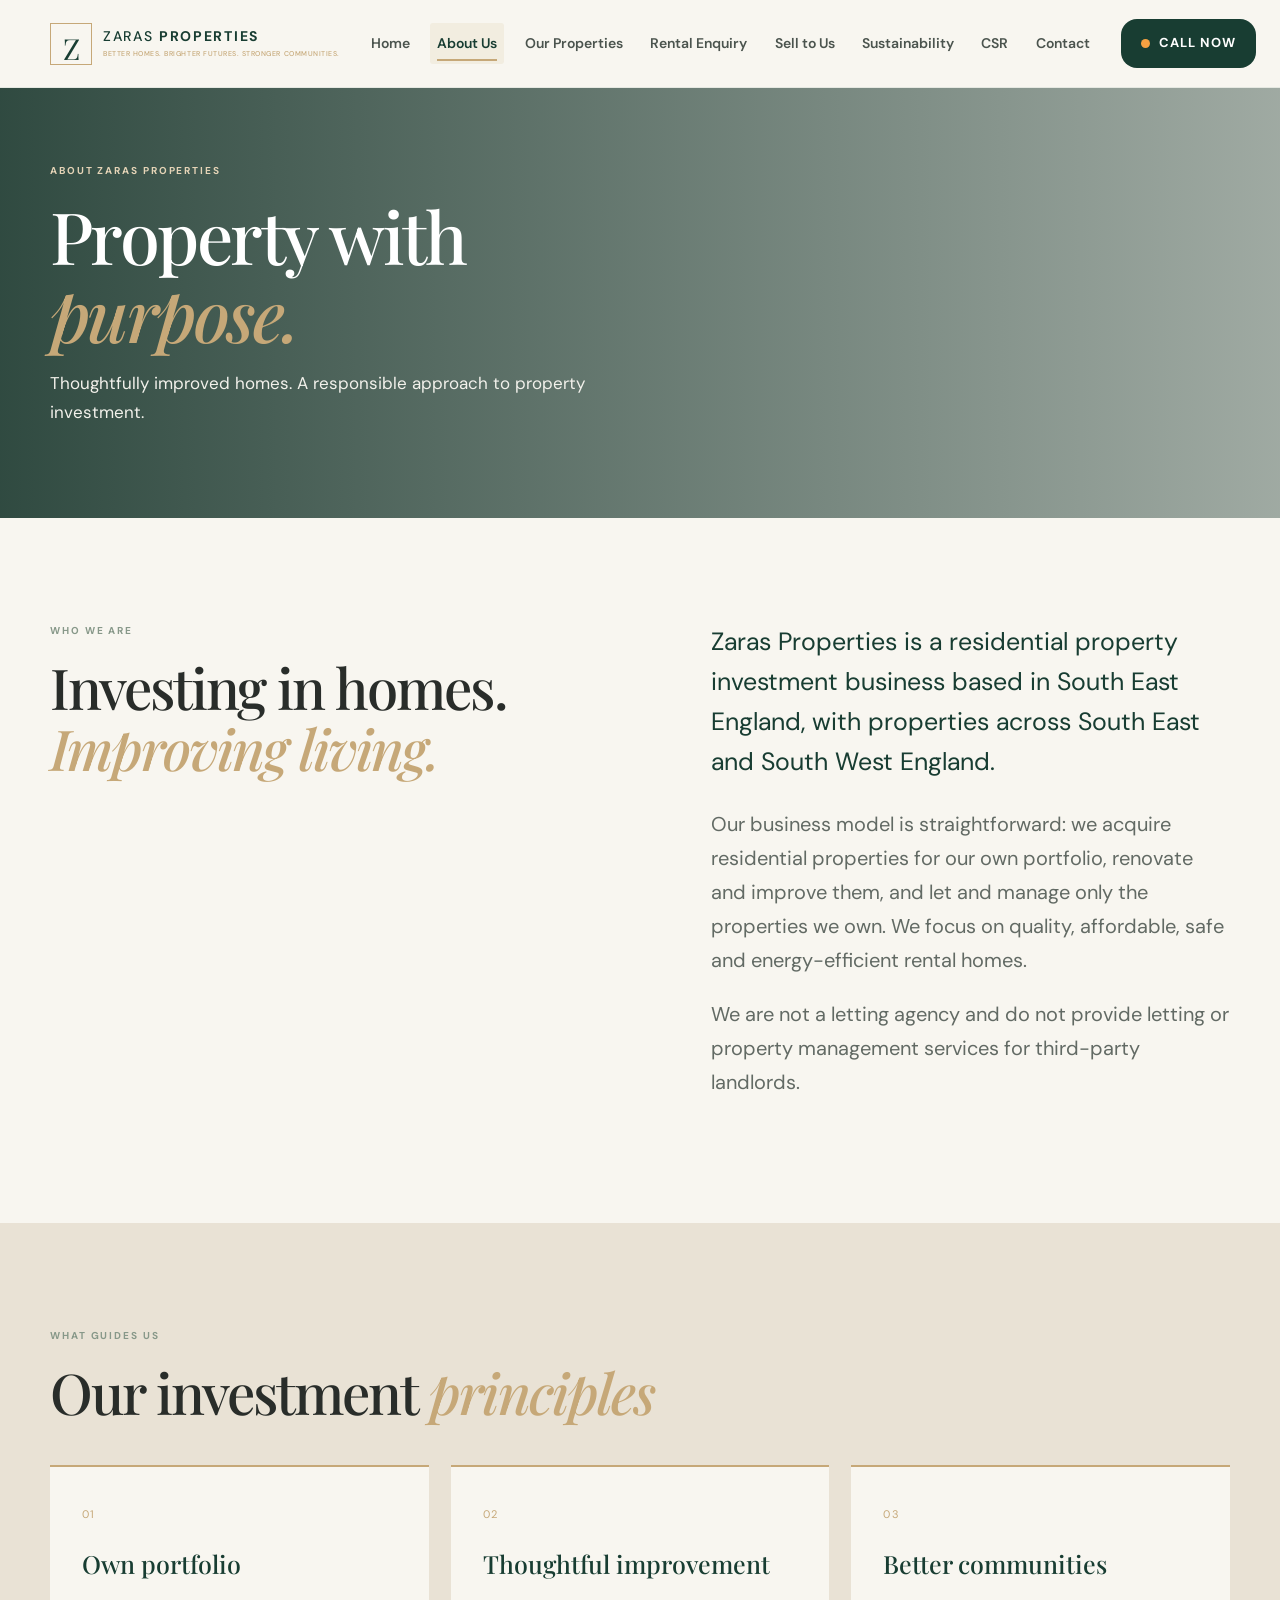
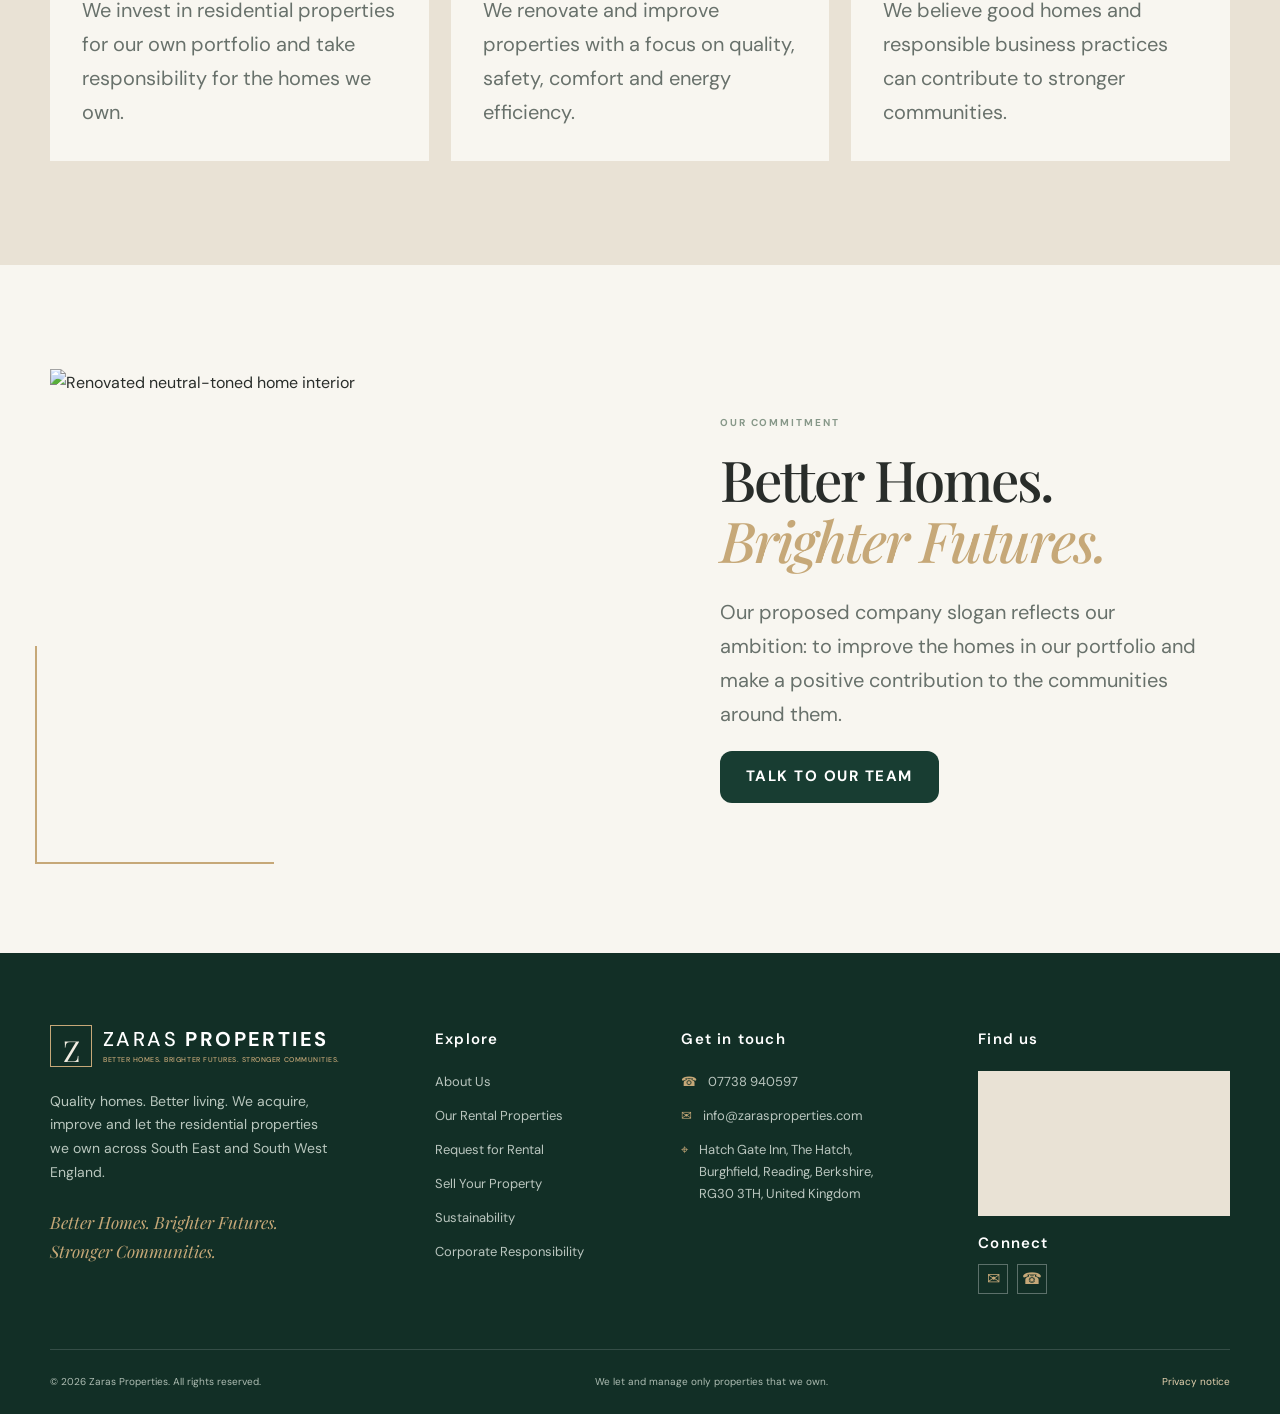
==== about.html @ 3f0edce5 "Add full website project with all folders" ====
<!doctype html>
<html lang="en-GB">
<head>
  <meta charset="utf-8"><meta name="viewport" content="width=device-width, initial-scale=1">
  <title>About Us | Zaras Properties</title>
  <meta name="description" content="Learn about Zaras Properties, a residential property investment business in Southern England.">
  <meta name="theme-color" content="#183D32">
  <link rel="preconnect" href="https://fonts.googleapis.com"><link rel="preconnect" href="https://fonts.gstatic.com" crossorigin>
  <link href="https://fonts.googleapis.com/css2?family=DM+Sans:wght@400;500;600;700&family=Playfair+Display:ital,wght@0,500;0,600;1,500;1,600&display=swap" rel="stylesheet">
  <link rel="stylesheet" href="assets/css/style.css">
  <script defer src="assets/js/main.js"></script>
</head>
<body>
<a class="skip-link" href="#main">Skip to content</a>

<header class="site-header">
  <div class="container nav-wrap">
    <a class="brand" href="index.html" aria-label="Zaras Properties home"><span class="brand-mark">Z</span><span class="brand-name">ZARAS <b>PROPERTIES</b><small>BETTER HOMES. BRIGHTER FUTURES. STRONGER COMMUNITIES.</small></span></a>
    <button class="menu-toggle" aria-label="Open navigation" aria-expanded="false"><span></span><span></span><span></span></button>
    <nav class="main-nav" aria-label="Main navigation">
      <a class="" href="index.html">Home</a>
      <a class="active" href="about.html">About Us</a>
      <a class="" href="properties.html">Our Properties</a>
      <a class="" href="rental-enquiry.html">Rental Enquiry</a>
      <a class="" href="sell-property.html">Sell to Us</a>
      <a class="" href="sustainability.html">Sustainability</a>
      <a class="" href="csr.html">CSR</a>
      <a class="" href="contact.html">Contact</a>
    </nav>
    <a class="call-button" href="tel:07738940597"><span class="pulse-dot"></span> Call Now</a>
  </div>
</header>

<main id="main">
<section class="page-hero" style="--page-image:url('https://images.unsplash.com/photo-1600607687939-ce8a6c25118c?auto=format&fit=crop&w=1800&q=85')"><div class="container"><p class="eyebrow light">ABOUT ZARAS PROPERTIES</p><h1>Property with<br><em>purpose.</em></h1><p>Thoughtfully improved homes. A responsible approach to property investment.</p></div></section>
<section class="section-pad"><div class="container split-intro"><div><p class="eyebrow">WHO WE ARE</p><h2>Investing in homes.<br><em>Improving living.</em></h2></div><div class="intro-copy"><p class="lead">Zaras Properties is a residential property investment business based in South East England, with properties across South East and South West England.</p><p>Our business model is straightforward: we acquire residential properties for our own portfolio, renovate and improve them, and let and manage only the properties we own. We focus on quality, affordable, safe and energy-efficient rental homes.</p><p>We are not a letting agency and do not provide letting or property management services for third-party landlords.</p></div></div></section>
<section class="section-pad bg-sand"><div class="container"><div class="section-heading"><div><p class="eyebrow">WHAT GUIDES US</p><h2>Our investment <em>principles</em></h2></div></div><div class="three-grid"><article class="simple-card"><span class="card-index">01</span><h3>Own portfolio</h3><p>We invest in residential properties for our own portfolio and take responsibility for the homes we own.</p></article><article class="simple-card"><span class="card-index">02</span><h3>Thoughtful improvement</h3><p>We renovate and improve properties with a focus on quality, safety, comfort and energy efficiency.</p></article><article class="simple-card"><span class="card-index">03</span><h3>Better communities</h3><p>We believe good homes and responsible business practices can contribute to stronger communities.</p></article></div></div></section>
<section class="section-pad"><div class="container feature-split"><div class="feature-image"><img src="https://images.unsplash.com/photo-1600566753190-17f0baa2a6c3?auto=format&fit=crop&w=1200&q=85" alt="Renovated neutral-toned home interior"></div><div class="feature-text"><p class="eyebrow">OUR COMMITMENT</p><h2>Better Homes.<br><em>Brighter Futures.</em></h2><p>Our proposed company slogan reflects our ambition: to improve the homes in our portfolio and make a positive contribution to the communities around them.</p><a class="button button-green" href="contact.html">Talk to our team</a></div></div></section>
</main><footer class="site-footer">
  <div class="container footer-grid">
    <div class="footer-brand"><a class="brand brand-light" href="index.html"><span class="brand-mark">Z</span><span class="brand-name">ZARAS <b>PROPERTIES</b><small>BETTER HOMES. BRIGHTER FUTURES. STRONGER COMMUNITIES.</small></span></a><p>Quality homes. Better living. We acquire, improve and let the residential properties we own across South East and South West England.</p><p class="footer-slogan">Better Homes. Brighter Futures.<br>Stronger Communities.</p></div>
    <div><h3>Explore</h3><ul><li><a href="about.html">About Us</a></li><li><a href="properties.html">Our Rental Properties</a></li><li><a href="rental-enquiry.html">Request for Rental</a></li><li><a href="sell-property.html">Sell Your Property</a></li><li><a href="sustainability.html">Sustainability</a></li><li><a href="csr.html">Corporate Responsibility</a></li></ul></div>
    <div><h3>Get in touch</h3><ul class="contact-list"><li><span>☎</span><a href="tel:07738940597">07738 940597</a></li><li><span>✉</span><a href="mailto:info@zarasproperties.com">info@zarasproperties.com</a></li><li><span>⌖</span><span>Hatch Gate Inn, The Hatch,<br>Burghfield, Reading, Berkshire,<br>RG30 3TH, United Kingdom</span></li></ul></div>
    <div><h3>Find us</h3><div class="map-frame footer-map"><iframe title="Zaras Properties office location" loading="lazy" referrerpolicy="no-referrer-when-downgrade" src="https://www.google.com/maps?q=Hatch%20Gate%20Inn%2C%20The%20Hatch%2C%20Burghfield%2C%20Reading%2C%20Berkshire%2C%20RG30%203TH&output=embed"></iframe></div><h3 class="social-heading">Connect</h3><div class="social-links"><a href="mailto:info@zarasproperties.com" aria-label="Email Zaras Properties">✉</a><a href="tel:07738940597" aria-label="Call Zaras Properties">☎</a></div></div>
  </div>
  <div class="container footer-bottom"><span>© 2026 Zaras Properties. All rights reserved.</span><span>We let and manage only properties that we own.</span><a href="privacy.html">Privacy notice</a></div>
</footer>
</body></html>
---- assets/css/style.css ----
:root {
    --green: #183D32;
    --green2: #214d40;
    --gold: #C6A878;
    --ivory: #F8F6F0;
    --sand: #E9E2D5;
    --charcoal: #292D2A;
    --sage: #879889;
    --white: #fff;
	--yellow: #f5a142;
    --serif: "Playfair Display",Georgia,serif;
    --sans: "DM Sans",Arial,sans-serif;
    --shadow: 0 18px 55px rgba(24,61,50,.10)
}
* {
    box-sizing: border-box
}
html {
    scroll-behavior: smooth
}
body {
    margin: 0;
    background: var(--ivory);
    color: var(--charcoal);
    font-family: var(--sans);
    font-size: 15px;
    line-height: 1.7
}
body.menu-open {
    overflow: hidden
}
img {
    max-width: 100%;
    display: block
}
a {
    color: inherit;
    text-decoration: none
}
button,input,select,textarea {
    font: inherit
}
.container {
    width: min(1180px,calc(100% - 48px));
    margin: auto
}
.narrow {
    max-width: 760px
}
.center {
    text-align: center
}
.section-pad {
    padding: 104px 0
}
.bg-sand {
    background: var(--sand)
}
.eyebrow {
    font-size: 10px;
    font-weight: 700;
    letter-spacing: .19em;
    color: var(--sage);
    margin: 0 0 18px
}
.eyebrow.light {
    color: #e5d4b7
}
h1,h2,h3,p {
    margin-top: 0
}
h1,h2 {
    font-family: var(--serif);
    font-weight: 500;
    letter-spacing: -.035em;
    line-height: 1.08
}
h1 {
    font-size: clamp(48px,6.6vw,86px);
    margin-bottom: 22px
}
h2 {
    font-size: clamp(36px,4.4vw,58px);
    margin-bottom: 24px
}
h1 em,h2 em {
    color: var(--gold);
    font-weight: 500
}
h3 {
    font-size: 20px;
    line-height: 1.3;
    font-weight: 600
}
.lead {
    font-size: 25px;
    line-height: 1.6;
    color: var(--green)
}
.button {
    display: inline-flex;
    align-items: center;
    justify-content: center;
    gap: 14px;
    min-height: 52px;
    padding: 0 25px;
    border: 1px solid transparent;
    font-size: 15px;
    font-weight: 700;
    letter-spacing: .1em;
    text-transform: uppercase;
    transition: .25s ease;
    cursor: pointer;
	border-radius: 12px;
}
.button:hover {
    transform: translateY(-2px);
    box-shadow: 0 10px 25px #0002
}
.button-green {
    background: var(--green);
    color: white
}
.button-green:hover {
    background: var(--gold);
    color: #fff;
}

.button-gold {
    background: var(--gold);
    color: var(--green)
}
.button-outline-light {
    border-color: #ffffffa8;
    color: #fff;
    background: #ffffff12
}
.button-row {
    display: flex;
    gap: 12px;
    flex-wrap: wrap
}
.text-link {
    display: inline-flex;
    align-items: center;
    justify-content: center;
    gap: 10px;

    color: var(--green);
    background: transparent;
    font-size: 15px;
    font-weight: 700;
    letter-spacing: .07em;
    text-transform: uppercase;
    text-decoration: none;

    border: 1px solid var(--gold);
    border-radius: 30px;
    padding: 12px 20px;

    transition: all .3s ease;
}
.text-link span,.text-link b {
    color: var(--gold);
    font-size: 17px;
    transition: all .3s ease;
}

.text-link:hover {
    background: var(--green);
    color: #fff;
    border-color: var(--gold);
}
.text-link:hover span,
.text-link:hover b {
    color: #fff;
    transform: translate(3px, -2px);
}
.skip-link {
    position: absolute;
    left: -999px;
    top: 8px;
    background: #fff;
    padding: 10px;
    z-index: 1000
}
.skip-link:focus {
    left: 8px
}
.site-header {
    height: 88px;
    position: sticky;
    top: 0;
    z-index: 100;
    background: rgba(248,246,240,.96);
    backdrop-filter: blur(14px);
    border-bottom: 1px solid #183d3214
}
.nav-wrap {
    height: 100%;
    display: flex;
    align-items: center;
    justify-content: space-between;
    gap: 24px
}
.brand {
    display: flex;
    align-items: center;
    gap: 11px;
    flex-shrink: 0
}
.brand-mark {
    width: 42px;
    height: 42px;
    border: 1px solid var(--gold);
    display: grid;
    place-items: center;
    color: var(--green);
    font-family: var(--serif);
    font-size: 29px
}
.brand-name {
    font-size: 14px;
    letter-spacing: .12em;
    color: var(--green);
    font-weight: 500;
    line-height: 1.2
}
.brand-name b {
    font-weight: 700
}
.brand-name small {
    display: block;
    font-size: 7px !important;
	color: var(--gold) !important;
    letter-spacing: .16em;
    color: var(--sage);
    margin-top: 5px
}
.main-nav {
    display: flex;
    align-items: center;
    gap: clamp(10px,1.35vw,21px)
}
.main-nav a {
    font-size: 10px;
    font-weight: 600;
    color: #4b544e;
    white-space: nowrap;
    transition: .2s
}
.main-nav a:hover,.main-nav a.active {
    color: var(--green)
}
.main-nav a.active {
    box-shadow: 0 2px var(--gold);
    padding-bottom: 6px
}

.call-button {
    display: flex;
    align-items: center;
    gap: 9px;
    background: var(--green);
    color: #fff;
    padding: 12px 19px;
    font-size: 13px;
    font-weight: 700;
    letter-spacing: .08em;
    text-transform: uppercase;
    white-space: nowrap;

    border-radius: 16px;
    border: 1px solid transparent;
    transition: all .3s ease;
    cursor: pointer;
}

.call-button:hover {
    background: var(--gold);
    color: #fff;
    border-color: var(--gold);
}

.pulse-dot {
    width: 9px;
    height: 9px;
    background: var(--yellow);
    border-radius: 50%;
    box-shadow: 0 0 0 0 #c6a878a0;
    animation: pulse 1.8s infinite
}
@keyframes pulse {
    70% {
        box-shadow: 0 0 0 8px #c6a87800
    }
    100% {
        box-shadow: 0 0 0 0 #c6a87800
    }
}
.menu-toggle {
    display: none
}
.hero {
    min-height: 650px;
    height: min(760px,calc(100vh - 88px));
    position: relative;
    display: flex;
    align-items: center;
    overflow: hidden;
    background: var(--green)
}
.hero-slides,.hero-shade {
    position: absolute;
    inset: 0
}
.hero-slide {
    position: absolute;
    inset: 0;
    background-size: cover;
    background-position: center;
    opacity: 0;
    transform: scale(1.04);
    transition: opacity 1.3s ease,transform 7s ease
}
.hero-slide.active {
    opacity: 1;
    transform: scale(1)
}
.hero-shade {
    background: linear-gradient(90deg,rgba(12,35,28,.82) 0%,rgba(12,35,28,.58) 48%,rgba(12,35,28,.12) 100%)
}
.hero-content {
    position: relative;
    color: #fff;
    padding-top: 30px
}
.hero h1 {
    max-width: 760px
}
.hero-copy {
    max-width: 520px;
    color: #f1eee7;
    font-size: 16px;
    margin-bottom: 30px
}
.hero-caption {
    display: flex;
    align-items: center;
    gap: 12px;
    margin-top: 76px;
    color: #eee7da;
    font-size: 11px
}
.caption-line {
    width: 38px;
    height: 1px;
    background: var(--gold)
}
.hero-dots {
    position: absolute;
    right: 0;
    bottom: 3px;
    display: flex;
    gap: 8px
}
.hero-dot {
    width: 23px;
    height: 3px;
    border: 0;
    background: #ffffff70;
    padding: 0;
    cursor: pointer
}
.hero-dot.active {
    background: var(--gold);
    width: 42px
}
.split-intro {
    display: grid;
    grid-template-columns: 1fr 1fr;
    gap: 12%;
    align-items: start
}
.intro-copy {
    max-width: 540px
}
.intro-copy p:not(.lead) {
    color: #626a64
}
.intro-copy .text-link {
    margin-top: 14px
}
.section-heading {
    display: flex;
    align-items: end;
    justify-content: space-between;
    gap: 30px;
    margin-bottom: 42px
}
.section-heading h2 {
    margin-bottom: 0
}
.section-note {
    max-width: 290px;
    color: #68716b;
    font-size: 13px
}
.property-grid {
    display: grid;
    grid-template-columns: repeat(3,1fr);
    gap: 24px
}
.property-card {
    background: var(--ivory);
    box-shadow: var(--shadow);
    overflow: hidden
}
.property-card>a {
    display: block
}
.property-card img {
    width: 100%;
    height: 250px;
    object-fit: cover;
    transition: transform .6s
}
.property-card:hover img {
    transform: scale(1.04)
}
.property-info {
    padding: 25px
}
.property-info .eyebrow {
    margin-bottom: 10px
}
.property-info h3 {
    color: var(--green);
    margin-bottom: 9px
}
.property-info p:not(.eyebrow) {
    color: #69716b;
    font-size: 13px
}
.property-info .text-link {
    margin-top: 5px
}
.empty-feature,.gallery-empty {
    display: grid;
    grid-template-columns: 1fr 1.1fr;
    align-items: center;
    background: var(--ivory);
    box-shadow: var(--shadow)
}
.empty-feature>div,.gallery-empty>div {
    padding: clamp(28px,5vw,65px)
}
.empty-feature img {
    width: 100%;
    height: 390px;
    object-fit: cover;
	transition: transform .5s ease;
}
.empty-feature:hover img {
    transform: scale(1.04);
}
.gallery-empty img {
    width: 100%;
    height: 390px;
    object-fit: cover
}
.empty-icon {
    font-size: 30px;
    color: var(--gold)
}
.empty-feature h3 {
    font-family: var(--serif);
    font-size: 29px;
    font-weight: 500;
    color: var(--green);
    margin: 12px 0
}
.empty-feature p,.gallery-empty p {
    color: #69716b
}
.feature-split {
    display: grid;
    grid-template-columns: 1.05fr .95fr;
    gap: 9%;
    align-items: center
}
.feature-image {
    position: relative
}
.feature-image:before {
    content: "";
    position: absolute;
    left: -15px;
    bottom: -15px;
    width: 42%;
    height: 45%;
    border-left: 2px solid var(--gold);
    border-bottom: 2px solid var(--gold);
    z-index: 0
}
.feature-image img {
    position: relative;
    width: 100%;
    height: 480px;
    object-fit: cover;
	transition: transform .5s ease;
}
.feature-image:hover img {
    transform: scale(1.04);
}


.feature-text {
    max-width: 480px
}
.feature-text>p:not(.eyebrow) {
    color: #68716b
}
.check-list {
    list-style: none;
    padding: 0;
    margin: 25px 0 30px
}
.check-list li {
    padding: 9px 0 9px 25px;
    position: relative;
    font-size: 13px;
    border-bottom: 1px solid #183d3218
}
.check-list li:before {
    content: "✓";
    position: absolute;
    left: 0;
    color: var(--gold);
    font-weight: 700
}
.sell-band {
    background: var(--green);
    color: #fff;
    padding: 76px 0
}
.sell-inner {
    display: flex;
    justify-content: space-between;
    align-items: center;
    gap: 40px
}
.sell-inner h2 {
    margin-bottom: 14px
}
.sell-inner p:not(.eyebrow) {
    color: #d9e0db;
    max-width: 510px;
    margin-bottom: 0
}
.sell-inner .button {
    flex-shrink: 0
}
.values-grid {
    display: grid;
    grid-template-columns: 1.15fr 1fr 1fr;
    gap: 24px;
    align-items: stretch
}
.value-intro {
    padding: 20px 20px 20px 0
}
.value-intro p:not(.eyebrow) {
    color: #68716b
}
.value-card {
    position: relative;
    padding: 34px;
    background: #fff;
    min-height: 290px;
    box-shadow: var(--shadow);
    transition: .25s
}
.value-card:hover {
    transform: translateY(-5px)
}
.value-number {
    font-size: 13px;
    letter-spacing: .15em;
    color: var(--gold)
}
.value-icon {
    position: absolute;
    right: 30px;
    top: 25px;
    color: var(--gold);
    font-size: 26px
}
.value-card h3 {
    font-family: var(--serif);
    font-weight: 500;
    font-size: 30px;
    color: var(--green);
    margin: 55px 0 12px
}
.value-card p {
    font-size: 15px;
    color: #68716b
}
.value-card .text-link {
    margin-top: 10px
}
.contact-cta {
    background: linear-gradient(100deg,rgba(16,47,37,.95),rgba(16,47,37,.78)),url('https://images.unsplash.com/photo-1600607687920-4e2a09cf159d?auto=format&fit=crop&w=1800&q=80') center/cover;
    color: #fff;
    padding: 83px 0
}
.cta-inner {
    display: flex;
    align-items: center;
    justify-content: space-between;
    gap: 40px
}
.cta-inner h2 {
    margin-bottom: 14px
}
.cta-inner p:not(.eyebrow) {
    color: #e2e8e3
}
.cta-actions {
    display: flex;
    flex-direction: column;
    align-items: flex-start;
    gap: 20px
}
.phone-link {
    font-size: 15px;
    font-weight: 600
}
.light {
    color: #fff
}
.page-hero {
    min-height: 430px;
    display: flex;
    align-items: center;
    color: #fff;
    background: linear-gradient(90deg,rgba(15,46,36,.86),rgba(15,46,36,.38)),var(--page-image) center/cover
}
.page-hero .container {
    padding: 65px 0
}
.page-hero h1 {
    font-size: clamp(48px,6vw,72px);
    margin-bottom: 16px
}
.page-hero p:not(.eyebrow) {
    max-width: 540px;
    color: #f2f1eb;
    font-size: 15px
}
.compact-hero {
    min-height: 360px
}
.three-grid {
    display: grid;
    grid-template-columns: repeat(3,1fr);
    gap: 22px
}
.simple-card {
    background: var(--ivory);
    padding: 32px;
    min-height: 220px;
    border-top: 2px solid var(--gold)
}
.simple-card h3 {
    font-family: var(--serif);
    font-weight: 500;
    font-size: 25px;
    color: var(--green);
    margin: 22px 0 12px
}
.simple-card p {
    font-size: 13px;
    color: #68716b;
    margin-bottom: 0
}
.card-index {
    color: var(--gold);
    font-size: 11px;
    letter-spacing: .12em
}
.gallery-grid {
    grid-template-columns: repeat(3,1fr)
}
.property-meta,.status-tag {
    display: inline-block;
    font-size: 10px;
    letter-spacing: .05em;
    text-transform: uppercase;
    color: var(--green);
    margin: 4px 8px 0 0
}
.status-tag {
    padding: 4px 8px;
    background: var(--sand)
}
.gallery-empty {
    grid-template-columns: 1.1fr 1fr
}
.gallery-empty img {
    height: 430px
}
.gallery-empty h2 {
    font-size: 39px
}
.disclaimer {
    font-size: 11px;
    color: #7a807b;
    margin-top: 24px
}
.form-layout {
    display: grid;
    grid-template-columns: .75fr 1.25fr;
    gap: 9%;
    align-items: start
}
.form-aside {
    position: sticky;
    top: 125px
}
.form-aside p:not(.eyebrow) {
    color: #68716b
}
.aside-note {
    background: var(--sand);
    padding: 22px;
    margin-top: 30px;
    border-left: 2px solid var(--gold)
}
.aside-note strong {
    font-size: 12px;
    color: var(--green)
}
.aside-note p {
    font-size: 12px;
    margin: 8px 0 0
}
.contact-form {
    background: #fff;
    padding: clamp(25px,4vw,48px);
    box-shadow: var(--shadow)
}
.contact-form label {
    display: block;
    font-size: 11px;
    font-weight: 600;
    color: #46534b;
    margin-bottom: 18px
}
.contact-form input:not([type=checkbox]),.contact-form select,.contact-form textarea {
    width: 100%;
    margin-top: 8px;
    border: 1px solid #d9ded8;
    background: #fcfbf8;
    padding: 13px 14px;
    color: var(--charcoal);
    outline: none;
    border-radius: 0;
    font-size: 13px
}
.contact-form input:focus,.contact-form select:focus,.contact-form textarea:focus {
    border-color: var(--sage);
    box-shadow: 0 0 0 3px #87988920
}
.contact-form textarea {
    resize: vertical
}
.form-row {
    display: grid;
    grid-template-columns: 1fr 1fr;
    gap: 16px
}
.contact-form .consent {
    display: flex;
    gap: 10px;
    align-items: flex-start;
    font-weight: 400;
    color: #68716b
}
.consent input {
    margin-top: 3px;
    accent-color: var(--green)
}
.form-privacy {
    font-size: 10px;
    color: #818a83;
    margin: 13px 0 0
}
.other-subject[hidden] {
    display: none
}
.form-trap {
    position: absolute;
    left: -10000px;
    width: 1px;
    height: 1px;
    overflow: hidden
}
.contact-layout {
    display: grid;
    grid-template-columns: .8fr 1.2fr;
    gap: 8%;
    align-items: start
}
.contact-details h2 {
    font-size: 45px
}
.contact-method {
    display: flex;
    gap: 17px;
    padding: 20px 0;
    border-bottom: 1px solid #183d3220;
    align-items: center
}
.contact-method>span {
    width: 42px;
    height: 42px;
    display: grid;
    place-items: center;
    background: var(--sand);
    color: var(--green);
    font-size: 18px
}
.contact-method small {
    display: block;
    color: var(--sage);
    font-size: 9px;
    letter-spacing: .13em;
    font-weight: 700
}
.contact-method strong {
    font-size: 13px;
    color: var(--green);
    font-weight: 600;
    display: block;
    margin-top: 4px
}
.contact-details .aside-note {
    margin-top: 28px
}
.large-map,.map-frame {
    overflow: hidden;
    background: var(--sand)
}
.large-map iframe {
    width: 100%;
    height: 420px;
    border: 0;
    display: block
}
.footer-map iframe {
    width: 100%;
    height: 145px;
    border: 0;
    display: block
}
.site-footer {
    background: #122f26;
    color: #e9eee9;
    padding: 72px 0 0
}
.footer-grid {
    display: grid;
    grid-template-columns: 1.35fr .8fr 1fr 1fr;
    gap: 45px;
    padding-bottom: 55px
}
.brand-light .brand-mark {
    color: #f3eee3
}
.brand-light .brand-name {
    color: #fff
}
.brand-light .brand-name small {
    color: #b6c2b9
}
.footer-brand>p {
    font-size: 14px;
    color: #b9c7be;
    max-width: 290px;
    margin: 23px 0
}
.footer-slogan {
    color: var(--gold)!important;
    font-family: var(--serif);
    font-style: italic;
    font-size: 17px!important
}
.footer-grid h3 {
    font-size: 15px;
    letter-spacing: .08em;
    margin: 5px 0 22px;
    color: #fff
}
.footer-grid ul {
    list-style: none;
    margin: 0;
    padding: 0
}
.footer-grid li {
    margin: 0 0 12px;
    font-size: 13px;
    color: #bac6bf
}
.footer-grid li a:hover {
    color: var(--gold)
}
.contact-list li {
    display: flex;
    gap: 11px
}
.contact-list li>span:first-child {
    color: var(--gold)
}
.social-heading {
    margin: 18px 0 10px!important
}
.social-links {
    display: flex;
    gap: 9px
}
.social-links a {
    width: 30px;
    height: 30px;
    border: 1px solid #ffffff50;
    display: grid;
    place-items: center;
    color: var(--gold)
}
.footer-bottom {
    border-top: 1px solid #ffffff25;
    min-height: 65px;
    display: flex;
    align-items: center;
    justify-content: space-between;
    gap: 20px;
    font-size: 10px;
    color: #aebdb3
}
.footer-bottom a {
    color: #e6d3b0
}
.result-page {
    min-height: 65vh;
    display: grid;
    place-items: center;
    padding: 70px 24px
}
.result-card {
    max-width: 600px;
    text-align: center;
    background: #fff;
    padding: 55px;
    box-shadow: var(--shadow)
}
.result-card p:not(.eyebrow) {
    color: #68716b
}
.success-mark {
    width: 52px;
    height: 52px;
    border-radius: 50%;
    background: var(--sand);
    color: var(--green);
    display: grid;
    place-items: center;
    font-size: 24px;
    margin: 0 auto 25px
}
.legal-copy h2 {
    font-size: 28px;
    margin: 30px 0 12px
}
.legal-copy p {
    color: #626a64
}
.admin-wrap {
    max-width: 1100px;
    margin: 55px auto;
    padding: 0 24px
}
.admin-login {
    max-width: 500px;
    margin: 10vh auto
}
.admin-top {
    display: flex;
    justify-content: space-between;
    align-items: center;
    margin-bottom: 35px
}
.admin-top h1,.admin-login h1 {
    font-size: 48px
}
.admin-columns {
    display: grid;
    grid-template-columns: 1fr 1fr;
    gap: 25px
}
.admin-list {
    background: #fff;
    padding: 30px;
    box-shadow: var(--shadow)
}
.admin-list h2 {
    font-size: 27px
}
.admin-list h2 span {
    font: 12px var(--sans);
    color: var(--sage)
}
.admin-property {
    display: flex;
    gap: 14px;
    padding: 15px 0;
    border-top: 1px solid #183d3218
}
.admin-property img {
    width: 82px;
    height: 70px;
    object-fit: cover
}
.admin-property small {
    display: block;
    color: #778078;
    font-size: 11px
}
.admin-property p {
    font-size: 11px;
    margin: 7px 0
}
.admin-property a {
    color: var(--green);
    text-decoration: underline
}
.success-message,.error-message {
    padding: 12px 16px;
    background: #e7efe8;
    color: #183d32;
    font-size: 13px
}
.error-message {
    background: #f8e9e5;
    color: #8d3022
}
@media(max-width:1100px) {
    .main-nav {
        gap: 10px
    }
    .main-nav a {
        font-size: 9px
    }
    .nav-wrap {
        gap: 12px
    }
    .call-button {
        padding: 11px
    }
    .footer-grid {
        gap: 25px
    }
}
@media(max-width:900px) {
    .site-header {
        height: 76px
    }
    .menu-toggle {
        display: flex;
        flex-direction: column;
        gap: 5px;
        border: 0;
        background: none;
        padding: 10px;
        z-index: 102
    }
    .menu-toggle span {
        display: block;
        width: 23px;
        height: 2px;
        background: var(--green)
    }
    .main-nav {
        display: none;
        position: fixed;
        inset: 76px 0 0;
        background: var(--ivory);
        padding: 30px 24px;
        flex-direction: column;
        align-items: stretch;
        gap: 0;
        overflow: auto
    }
    .main-nav.open {
        display: flex
    }
    .main-nav a {
        font-size: 14px;
        padding: 14px 0;
        border-bottom: 1px solid #183d3218
    }
    .main-nav a.active {
        box-shadow: none
    }
    .call-button {
        margin-left: auto
    }
    .hero {
        height: 650px;
        min-height: 570px
    }
    .split-intro,.feature-split,.form-layout,.contact-layout {
        grid-template-columns: 1fr;
        gap: 35px
    }
    .feature-image img {
        height: 400px
    }
    .form-aside {
        position: static
    }
    .footer-grid {
        grid-template-columns: 1fr 1fr
    }
    .values-grid {
        grid-template-columns: 1fr 1fr
    }
    .value-intro {
        grid-column: 1/-1
    }
    .sell-inner,.cta-inner {
        align-items: flex-start;
        flex-direction: column
    }
    .gallery-empty {
        grid-template-columns: 1fr 1fr
    }
}
@media(max-width:620px) {
    .container {
        width: min(100% - 36px,1180px)
    }
    .section-pad {
        padding: 70px 0
    }
    .brand-mark {
        width: 36px;
        height: 36px;
        font-size: 24px
    }
    .brand-name {
        font-size: 12px
    }
    .brand-name small {
        font-size: 6px
    }
    .call-button {
        font-size: 9px;
        padding: 10px 11px
    }
    .hero {
        min-height: 620px;
        height: calc(100svh - 76px);
        max-height: 760px
    }
    .hero h1 {
        font-size: 54px
    }
    .hero-copy {
        font-size: 14px
    }
    .hero-caption {
        margin-top: 55px
    }
    .hero-dots {
        bottom: -28px;
        left: 0;
        right: auto
    }
    .button-row {
        flex-direction: column;
        align-items: flex-start
    }
    .button {
        min-height: 49px
    }
    .section-heading {
        align-items: flex-start;
        flex-direction: column
    }
    .property-grid,.three-grid,.values-grid {
        grid-template-columns: 1fr
    }
    .value-intro {
        grid-column: auto
    }
    .property-card img {
        height: 235px
    }
    .empty-feature,.gallery-empty {
        grid-template-columns: 1fr
    }
    .empty-feature img,.gallery-empty img {
        height: 260px;
        grid-row: 1
    }
    .feature-image img {
        height: 300px
    }
    .feature-split {
        gap: 45px
    }
    .sell-band {
        padding: 65px 0
    }
    .cta-inner {
        gap: 15px
    }
    .page-hero {
        min-height: 370px
    }
    .page-hero .container {
        padding: 55px 0
    }
    .page-hero h1 {
        font-size: 53px
    }
    .form-row {
        grid-template-columns: 1fr;
        gap: 0
    }
    .contact-form {
        padding: 24px 19px
    }
    .contact-details h2 {
        font-size: 39px
    }
    .large-map iframe {
        height: 320px
    }
    .footer-grid {
        grid-template-columns: 1fr;
        gap: 28px
    }
    .footer-grid>div {
        max-width: 440px
    }
    .footer-bottom {
        padding: 18px 0;
        align-items: flex-start;
        flex-direction: column;
        gap: 8px
    }
    .result-card {
        padding: 35px 22px
    }
    .admin-columns {
        grid-template-columns: 1fr
    }
    .admin-top {
        align-items: flex-start;
        flex-direction: column;
        gap: 12px
    }
    .admin-top h1 {
        font-size: 42px
    }
}
/* Requested refinements: clearer navigation, slightly larger typography and property showcase */
body {
    font-size: 16px
}
p {
    font-size: 20px
}
.main-nav {
    gap: clamp(9px,1.05vw,16px)
}
.main-nav a {
    font-size: 12px;
    font-weight: 600;
    padding: 9px 7px;
    border-radius: 3px;
    position: relative
}
.main-nav a::after {
    content: "";
    position: absolute;
    left: 7px;
    right: 7px;
    bottom: 3px;
    height: 2px;
    background: var(--gold);
    transform: scaleX(0);
    transform-origin: left;
    transition: transform .22s ease
}
.main-nav a:hover {
    color: var(--green);
    background: rgba(198,168,120,.14)
}
.main-nav a:hover::after,.main-nav a.active::after {
    transform: scaleX(1)
}
.main-nav a.active {
    color: var(--green);
    box-shadow: none;
    padding-bottom: 9px;
    background: rgba(198,168,120,.13)
}
.main-nav a:focus-visible {
    outline: 2px solid var(--gold);
    outline-offset: 3px
}
.brand-name small {
    font-size: 6px;
    letter-spacing: .075em;
    white-space: nowrap
}
.hero-copy,.page-hero p:not(.eyebrow) {
    font-size: 17px
}
.section-note,.property-info p:not(.eyebrow),.simple-card p,.feature-text>p:not(.eyebrow) {
    font-size: 20px
}
.check-list li {
    font-size: 18px
}
.contact-form label {
    font-size: 12px
}
.contact-form input:not([type=checkbox]),.contact-form select,.contact-form textarea {
    font-size: 14px
}
.properties-showcase {
    background: var(--ivory)
}
.properties-intro {
    text-align: center;
    max-width: 760px;
    margin: 0 auto 40px
}
.region-label {
    display: inline-block;
    padding: 7px 13px;
    background: var(--sand);
    border-left: 2px solid var(--gold);
    font-size: 10px;
    font-weight: 700;
    letter-spacing: .13em;
    color: var(--green);
    margin-bottom: 12px
}
.properties-intro h2 {
    font-size: clamp(30px,3.3vw,42px);
    color: var(--green);
    margin-bottom: 12px;
    letter-spacing: -.02em
}
.properties-intro>p {
    max-width: 590px;
    margin: 0 auto;
    color: #68716b;
    font-size: 15px;
    line-height: 1.6
}
.gallery-grid {
    grid-template-columns: repeat(3,minmax(0,1fr));
    gap: 22px
}
.showcase-card {
    border: 1px solid #dce2dc;
    border-radius: 8px;
    background: #fff;
    box-shadow: 0 5px 18px rgba(24,61,50,.07);
    transition: transform .25s ease,box-shadow .25s ease
}
.showcase-card:hover {
    transform: translateY(-4px);
    box-shadow: 0 14px 30px rgba(24,61,50,.12)
}
.showcase-card>a {
    display: block
}
.property-image-wrap {
    height: 185px;
    position: relative;
    overflow: hidden;
    background: var(--sand)
}
.property-image-wrap img {
    width: 100%;
    height: 100%;
    object-fit: cover;
    transition: transform .5s ease
}
.showcase-card:hover .property-image-wrap img {
    transform: scale(1.04)
}
.property-region,.property-epc {
    position: absolute;
    top: 11px;
    padding: 5px 9px;
    font-size: 9px;
    font-weight: 700;
    letter-spacing: .035em;
    border-radius: 2px;
    text-transform: uppercase
}
.property-region {
    left: 11px;
    background: var(--green);
    color: #fff
}
.property-epc {
    right: 11px;
    background: var(--gold);
    color: var(--green)
}
.showcase-card .property-info {
    padding: 18px 19px 19px
}
.property-location {
    font-size: 10px!important;
    letter-spacing: .08em;
    color: var(--sage)!important;
    font-weight: 600;
    margin: 0 0 5px!important
}
.showcase-card .property-info h3 {
    font-family: var(--serif);
    font-size: 18px;
    font-weight: 500;
    margin-bottom: 8px
}
.showcase-card .property-info>p:not(.property-location) {
    font-size: 12px;
    line-height: 1.55;
    min-height: 75px;
    margin-bottom: 13px
}
.property-facts {
    display: flex;
    flex-wrap: wrap;
    gap: 7px 13px;
    border-top: 1px solid #dce2dc;
    padding-top: 11px;
    margin-top: 12px;
    color: #263b32;
    font-size: 10px;
    font-weight: 600
}
.property-book {
    display: flex;
    width: 100%;
    min-height: 43px;
    margin-top: 13px;
    border-radius: 4px;
    font-size: 10px
}
.sample-disclaimer {
    text-align: center;
    color: #818a83;
    font-size: 11px;
    margin: 22px 0 0
}
@media(max-width:1100px) {
    .main-nav {
        gap: 5px
    }
    .main-nav a {
        font-size: 10px;
        padding-left: 5px;
        padding-right: 5px
    }
    .brand-name small {
        font-size: 5px
    }
    .call-button {
        font-size: 9px
    }
}
@media(max-width:900px) {
    .main-nav a {
        font-size: 15px;
        padding: 14px 4px
    }
    .main-nav a::after {
        left: 0;
        right: auto;
        width: 38px;
        bottom: 8px
    }
    .main-nav a.active {
        padding-bottom: 14px
    }
    .brand-name small {
        font-size: 6px
    }
}
@media(max-width:760px) {
    .gallery-grid {
        grid-template-columns: repeat(2,minmax(0,1fr))
    }
}
@media(max-width:620px) {
    .gallery-grid {
        grid-template-columns: 1fr
    }
    .property-image-wrap {
        height: 220px
    }
    .showcase-card .property-info>p:not(.property-location) {
        min-height: 0
    }
    .properties-intro h2 {
        font-size: 30px
    }
    .brand-name small {
        font-size: 5px;
        letter-spacing: .04em
    }
}




/*
Addtional custom CSS
*/

/* Navbar Logo */
.navbar-logo {
    width: 80px;
    height: 60px;
    object-fit: contain;
    display: block;
    mix-blend-mode: multiply;
}

/* Navbar Menu Font Size */
.main-nav a {
    font-size: 14px;
}

/* Mobile Responsive */
@media (max-width: 900px) {
    .navbar-logo {
        width: 48px;
        height: 44px;
    }

    .main-nav a {
        font-size: 15px;
    }
}


/* Stronger Communities Text Color */
.stronger-text {
    color: var(--yellow);
}

/* About Section */


.section-eyebrow {
    display: block;
    color: var(--gold) !Important;
    font-size: 14px !Important;
    font-weight: 700;
    letter-spacing: 0.16em;
    text-transform: uppercase;
    margin-bottom: 20px;
}

.section-eyebrow::before {
    content: "";
    display: inline-block;
    width: 28px;
    height: 1px;
    background: var(--gold);
    margin-right: 12px;
    vertical-align: middle;
}

.about-section-title {
    color: var(--green);
    font-family: Georgia, "Times New Roman", serif;
    font-size: 44px;
    font-weight: 700;
    line-height: 1.22;
    letter-spacing: -0.025em;
    margin: 0;
}


/* About Feature List */

.about-feature-list {
    display: flex;
    flex-direction: column;
    gap: 13px;
    width: 100%;
}

.about-feature-item {
    display: flex;
    align-items: flex-start;
    gap: 13px;
}

.feature-check {
    color: var(--gold);
    font-size: 21px;
    font-weight: 600;
    line-height: 1.4;
    flex-shrink: 0;
}

.about-feature-item p {
    color: var(--text);
    font-size: 20px;
    line-height: 1.65;
    margin: 0;
    font-weight: 400;
}

.about-feature-item strong {
    color: var(--green);
    font-weight: 700;
}

/* Mobile Responsive */
@media (max-width: 600px) {
    .about-feature-list {
        gap: 12px;
    }

    .about-feature-item {
        gap: 10px;
    }

    .about-feature-item p {
        font-size: 14px;
        line-height: 1.6;
    }

    .feature-check {
        font-size: 19px;
    }
}


/* Important Clarification Box */

.important-clarification {
    margin-top: 25px;
    padding: 19px 22px;
    background: #fff;
    border: 1px solid #c9d1cc;
    border-left: 4px solid var(--gold);
    border-radius: 11px;
    box-shadow: 0 5px 16px rgba(0, 0, 0, 0.05);
}

.important-clarification h3 {
    color: var(--green);
    font-size: 16px;
    font-weight: 700;
    margin: 0 0 5px;
}

.important-clarification p {
    color: var(--text);
    font-size: 18px;
    line-height: 1.65;
    margin: 0;
}

.important-clarification strong {
    color: var(--green);
    font-weight: 700;
}

/* Mobile Responsive */
@media (max-width: 600px) {
    .important-clarification {
        padding: 16px 17px;
        margin-top: 20px;
    }

    .important-clarification h3 {
        font-size: 15px;
    }

    .important-clarification p {
        font-size: 14px;
        line-height: 1.6;
    }
}


/* About Section Image */

.about-section-image {
    width: 100%;
    margin-top: 28px;
    overflow: hidden;
    border-radius: 10px;
    aspect-ratio: 16 / 10;
}

.about-section-image img {
    display: block;
    width: 100%;
    height: 100%;
    object-fit: cover;
    object-position: center;
    transition: transform .5s ease;
}

.about-section-image:hover img {
    transform: scale(1.04);
}

/* Mobile Responsive */
@media (max-width: 768px) {
    .about-section-image {
        margin-top: 22px;
        aspect-ratio: 16 / 9;
    }
}


/* Home contact*/


/* Phone Icon */
.phone-icon {
    display: inline-block;
    font-size: 17px;
    margin-right: 6px;
    vertical-align: middle;
}


/*Footer*/

/* Footer Logo */
.footer-logo {
    width: 55px;
    height: 55px;
    object-fit: contain;
    display: block;
    flex-shrink: 0;
}


/* Footer Brand Text */
footer .brand-name {
    font-size: 20px;
    line-height: 1.2;
}

footer .brand-name b {
    font-weight: 700;
}


/* Footer Slogan */
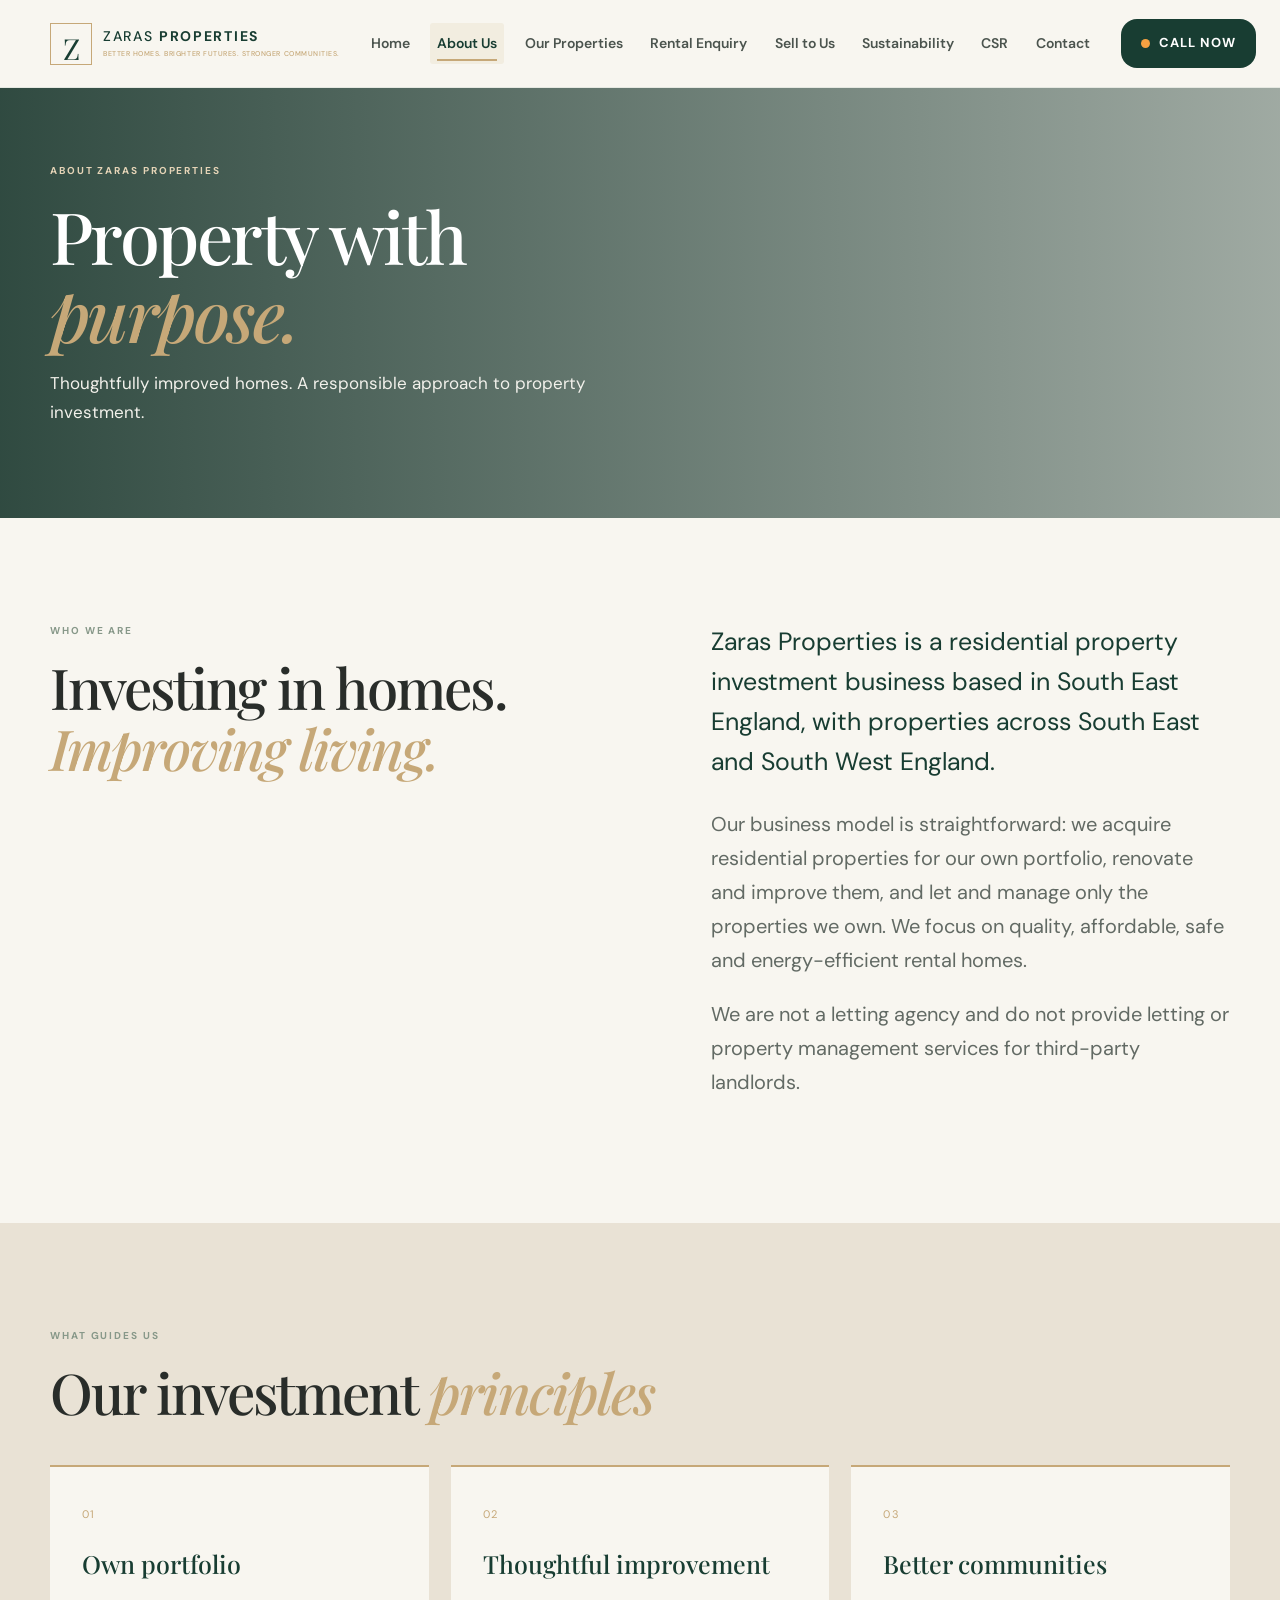
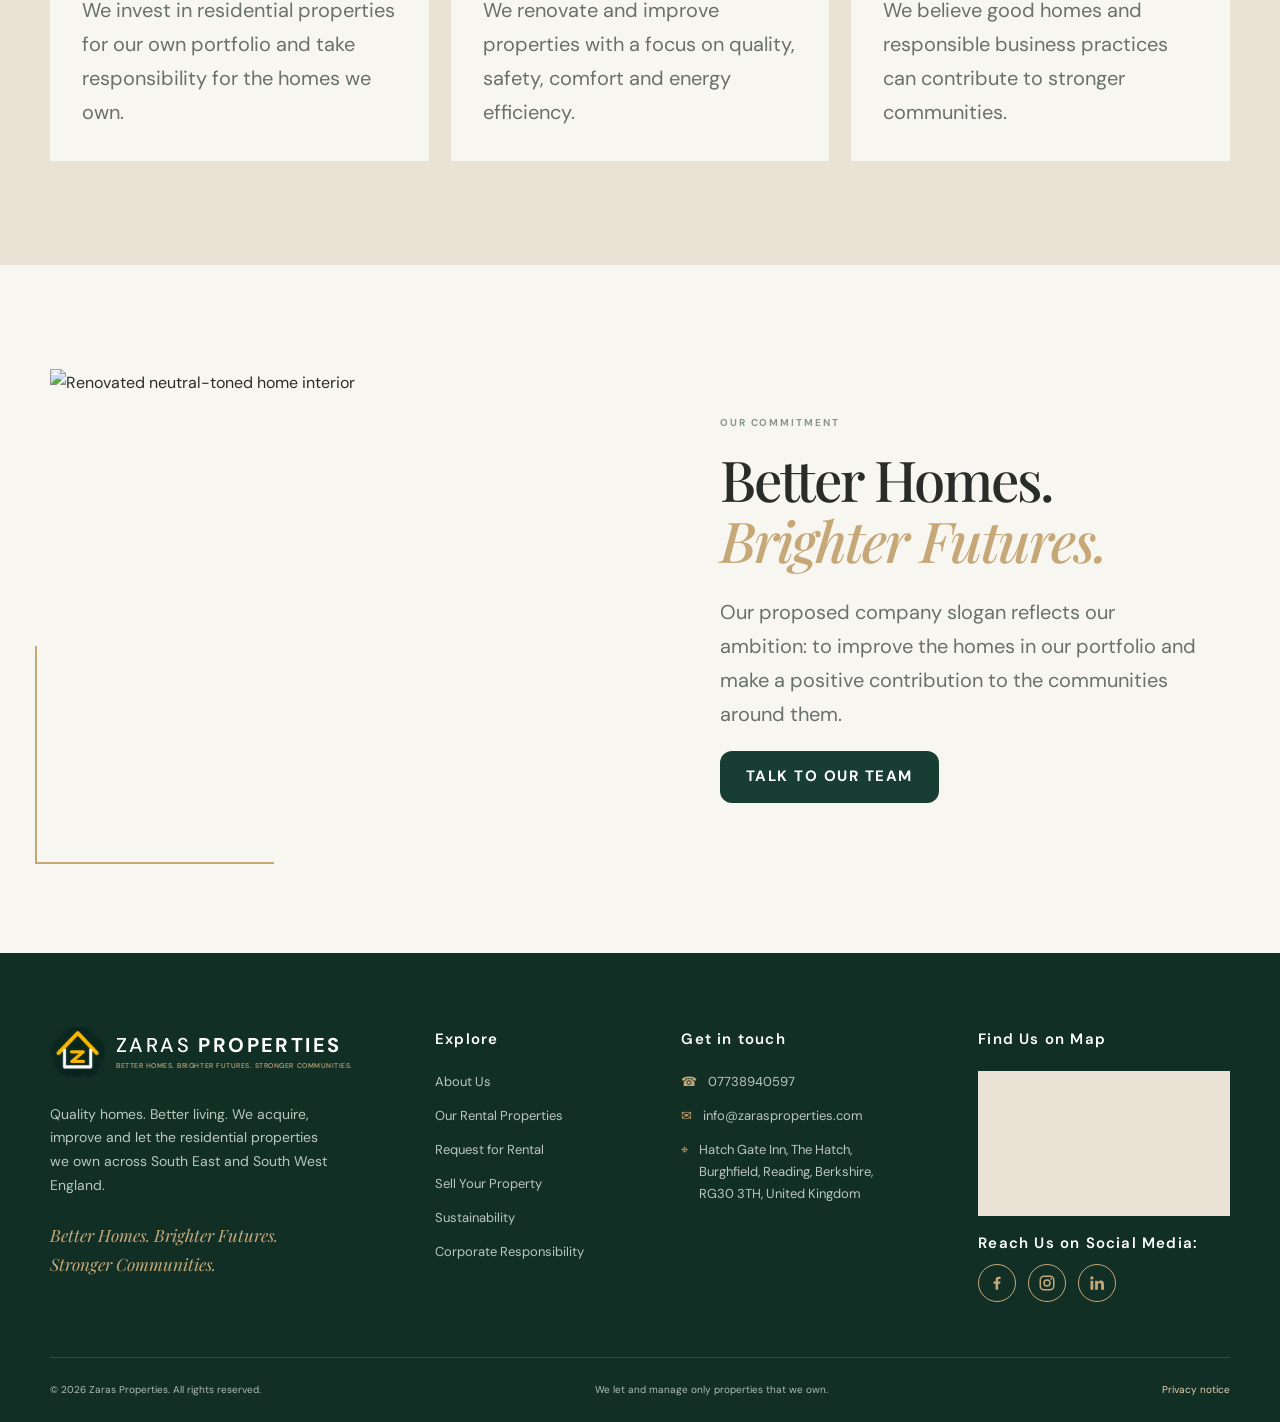
==== commit e81e62e8: "navbar update" ====
--- a/about.html
+++ b/about.html
@@ -8,8 +8,11 @@
   <link rel="preconnect" href="https://fonts.googleapis.com"><link rel="preconnect" href="https://fonts.gstatic.com" crossorigin>
   <link href="https://fonts.googleapis.com/css2?family=DM+Sans:wght@400;500;600;700&family=Playfair+Display:ital,wght@0,500;0,600;1,500;1,600&display=swap" rel="stylesheet">
   <link rel="stylesheet" href="assets/css/style.css">
+  <link rel="icon" type="image/png" sizes="32x32" href="assets/images/favicon.ico" />
   <script defer src="assets/js/main.js"></script>
 </head>
+
+
 <body>
 <a class="skip-link" href="#main">Skip to content</a>
 
@@ -36,13 +39,130 @@
 <section class="section-pad"><div class="container split-intro"><div><p class="eyebrow">WHO WE ARE</p><h2>Investing in homes.<br><em>Improving living.</em></h2></div><div class="intro-copy"><p class="lead">Zaras Properties is a residential property investment business based in South East England, with properties across South East and South West England.</p><p>Our business model is straightforward: we acquire residential properties for our own portfolio, renovate and improve them, and let and manage only the properties we own. We focus on quality, affordable, safe and energy-efficient rental homes.</p><p>We are not a letting agency and do not provide letting or property management services for third-party landlords.</p></div></div></section>
 <section class="section-pad bg-sand"><div class="container"><div class="section-heading"><div><p class="eyebrow">WHAT GUIDES US</p><h2>Our investment <em>principles</em></h2></div></div><div class="three-grid"><article class="simple-card"><span class="card-index">01</span><h3>Own portfolio</h3><p>We invest in residential properties for our own portfolio and take responsibility for the homes we own.</p></article><article class="simple-card"><span class="card-index">02</span><h3>Thoughtful improvement</h3><p>We renovate and improve properties with a focus on quality, safety, comfort and energy efficiency.</p></article><article class="simple-card"><span class="card-index">03</span><h3>Better communities</h3><p>We believe good homes and responsible business practices can contribute to stronger communities.</p></article></div></div></section>
 <section class="section-pad"><div class="container feature-split"><div class="feature-image"><img src="https://images.unsplash.com/photo-1600566753190-17f0baa2a6c3?auto=format&fit=crop&w=1200&q=85" alt="Renovated neutral-toned home interior"></div><div class="feature-text"><p class="eyebrow">OUR COMMITMENT</p><h2>Better Homes.<br><em>Brighter Futures.</em></h2><p>Our proposed company slogan reflects our ambition: to improve the homes in our portfolio and make a positive contribution to the communities around them.</p><a class="button button-green" href="contact.html">Talk to our team</a></div></div></section>
-</main><footer class="site-footer">
+</main>
+
+
+
+
+<!-- Footer Part -->
+
+<footer class="site-footer">
+
   <div class="container footer-grid">
-    <div class="footer-brand"><a class="brand brand-light" href="index.html"><span class="brand-mark">Z</span><span class="brand-name">ZARAS <b>PROPERTIES</b><small>BETTER HOMES. BRIGHTER FUTURES. STRONGER COMMUNITIES.</small></span></a><p>Quality homes. Better living. We acquire, improve and let the residential properties we own across South East and South West England.</p><p class="footer-slogan">Better Homes. Brighter Futures.<br>Stronger Communities.</p></div>
-    <div><h3>Explore</h3><ul><li><a href="about.html">About Us</a></li><li><a href="properties.html">Our Rental Properties</a></li><li><a href="rental-enquiry.html">Request for Rental</a></li><li><a href="sell-property.html">Sell Your Property</a></li><li><a href="sustainability.html">Sustainability</a></li><li><a href="csr.html">Corporate Responsibility</a></li></ul></div>
-    <div><h3>Get in touch</h3><ul class="contact-list"><li><span>☎</span><a href="tel:07738940597">07738 940597</a></li><li><span>✉</span><a href="mailto:info@zarasproperties.com">info@zarasproperties.com</a></li><li><span>⌖</span><span>Hatch Gate Inn, The Hatch,<br>Burghfield, Reading, Berkshire,<br>RG30 3TH, United Kingdom</span></li></ul></div>
-    <div><h3>Find us</h3><div class="map-frame footer-map"><iframe title="Zaras Properties office location" loading="lazy" referrerpolicy="no-referrer-when-downgrade" src="https://www.google.com/maps?q=Hatch%20Gate%20Inn%2C%20The%20Hatch%2C%20Burghfield%2C%20Reading%2C%20Berkshire%2C%20RG30%203TH&output=embed"></iframe></div><h3 class="social-heading">Connect</h3><div class="social-links"><a href="mailto:info@zarasproperties.com" aria-label="Email Zaras Properties">✉</a><a href="tel:07738940597" aria-label="Call Zaras Properties">☎</a></div></div>
+  
+    <div class="footer-brand">
+	
+		
+		<a class="brand brand-light" href="index.html">
+			<img src="assets/images/logo-footer.png"
+     `		alt="Zaras Properties Logo"
+			class="footer-logo">
+
+			<span class="brand-name">
+				ZARAS <b>PROPERTIES</b>
+				<small>BETTER HOMES. BRIGHTER FUTURES. STRONGER COMMUNITIES.</small>
+			</span>
+		
+		</a>
+
+		<p>Quality homes. Better living. We acquire, improve and let the residential properties we own across South East and South West England.</p>
+
+		<p class="footer-slogan">Better Homes. Brighter Futures.<br>Stronger Communities.</p>
+
+		
+	</div>
+	
+	
+    <div>
+	
+		<h3>Explore</h3>
+		<ul>
+		<li><a href="about.html">About Us</a></li>
+		<li><a href="properties.html">Our Rental Properties</a></li>
+		<li><a href="rental-enquiry.html">Request for Rental</a></li>
+		<li><a href="sell-property.html">Sell Your Property</a></li>
+		<li><a href="sustainability.html">Sustainability</a></li>
+		<li><a href="csr.html">Corporate Responsibility</a></li>
+		</ul>
+	
+	</div>
+	
+    <div>
+		<h3>Get in touch</h3>
+		<ul class="contact-list">
+		
+		<li><span>☎</span><a href="tel:07738940597">07738940597</a></li>
+		<li><span>✉</span><a href="mailto:info@zarasproperties.com">info@zarasproperties.com</a></li>
+		<li><span>⌖</span><span>Hatch Gate Inn, The Hatch,<br>Burghfield, Reading, Berkshire,<br>RG30 3TH, United Kingdom</span></li>
+		
+		</ul>
+	</div>
+	
+    <div>
+	
+		<h3>Find Us on Map</h3>
+		<div class="map-frame footer-map">
+		<iframe title="Zaras Properties office location" loading="lazy" referrerpolicy="no-referrer-when-downgrade" src="https://www.google.com/maps?q=Hatch%20Gate%20Inn%2C%20The%20Hatch%2C%20Burghfield%2C%20Reading%2C%20Berkshire%2C%20RG30%203TH&output=embed"></iframe>
+		</div>
+		
+		
+		
+			
+			
+				<h3 class="social-heading">Reach Us on Social Media:</h3>
+
+				<div class="social-links">
+
+					<!-- Facebook -->
+					<a href="https://www.facebook.com/profile.php?id=61559239577833"
+					   target="_blank" rel="noopener noreferrer"
+					   aria-label="Facebook">
+
+						<svg viewBox="0 0 24 24" aria-hidden="true">
+							<path fill="currentColor" d="M13.5 21v-8h2.7l.4-3h-3.1V8.1c0-.9.3-1.5 1.6-1.5h1.7V3.9c-.3 0-1.3-.1-2.5-.1-2.5 0-4.2 1.5-4.2 4.3V10H7.3v3h2.8v8z"/>
+						</svg>
+					</a>
+
+					<!-- Instagram -->
+					<a href="https://www.instagram.com/zarasproperties"
+					   target="_blank" rel="noopener noreferrer"
+					   aria-label="Instagram">
+
+						<svg viewBox="0 0 24 24" aria-hidden="true">
+							<rect x="3" y="3" width="18" height="18" rx="5" fill="none" stroke="currentColor" stroke-width="2"/>
+							<circle cx="12" cy="12" r="4" fill="none" stroke="currentColor" stroke-width="2"/>
+							<circle cx="17.5" cy="6.5" r="1.2" fill="currentColor"/>
+						</svg>
+					</a>
+
+					<!-- LinkedIn -->
+					<a href="https://www.linkedin.com/company/zaras-properties"
+					   target="_blank" rel="noopener noreferrer"
+					   aria-label="LinkedIn">
+
+						<svg viewBox="0 0 24 24" aria-hidden="true">
+							<path fill="currentColor" d="M5.2 3a2.2 2.2 0 1 0 0 4.4 2.2 2.2 0 0 0 0-4.4ZM3.3 9h3.8v12H3.3zm6.2 0h3.6v1.6h.1a4 4 0 0 1 3.6-2c3.8 0 4.5 2.5 4.5 5.7V21h-3.8v-5.9c0-1.4 0-3.2-2-3.2s-2.3 1.5-2.3 3.1V21H9.5z"/>
+						</svg>
+					</a>
+
+				</div>
+
+
+
+		
+	</div>
+	
+		
+	
   </div>
+  
   <div class="container footer-bottom"><span>© 2026 Zaras Properties. All rights reserved.</span><span>We let and manage only properties that we own.</span><a href="privacy.html">Privacy notice</a></div>
+  
+  
 </footer>
-</body></html>
+
+
+
+</body>
+
+</html>
--- a/assets/css/style.css
+++ b/assets/css/style.css
@@ -1778,5 +1778,145 @@
 }
 
 
-/* Footer Slogan */
-
+
+/* Footer Social Media Links */
+
+.social-links {
+    display: flex;
+    align-items: center;
+    gap: 12px;
+}
+
+.social-links a {
+    display: flex;
+    align-items: center;
+    justify-content: center;
+
+    width: 38px;
+    height: 38px;
+
+    border: 1px solid var(--gold);
+    border-radius: 50%;
+
+    color: var(--gold);
+    background: transparent;
+
+    font-size: 13px;
+    font-weight: 700;
+    text-decoration: none;
+
+    transition: all .3s ease;
+}
+
+.social-links a:hover {
+    background: var(--gold);
+    color: #fff;
+    border-color: var(--gold);
+    transform: translateY(-3px);
+}
+
+/* Social Media Icons */
+
+/* Social Media SVG Icons */
+
+.social-links a {
+    display: flex;
+    align-items: center;
+    justify-content: center;
+    width: 38px;
+    height: 38px;
+    border: 1px solid var(--gold);
+    border-radius: 50%;
+    color: var(--gold);
+    background: transparent;
+    transition: all .3s ease;
+}
+
+.social-links a svg {
+    width: 18px;
+    height: 18px;
+    display: block;
+}
+
+.social-links a:hover {
+    background: var(--gold);
+    color: #fff;
+    border-color: var(--gold);
+    transform: translateY(-3px);
+}
+
+
+
+
+
+
+
+
+
+
+/* Navbar Section */
+
+
+/* Mobile Navigation Layer Fix */
+@media (max-width: 900px) {
+
+.site-header {
+        position: sticky;
+        top: 0;
+        z-index: 1000;
+        overflow: visible;
+    }
+
+.main-nav {
+        position: absolute;
+        top: 100%;
+        left: 0;
+        right: 0;
+        bottom: auto;
+
+        width: 100%;
+        max-height: calc(100vh - 76px);
+        overflow-y: auto;
+
+        background: var(--ivory);
+        z-index: 1001;
+        box-shadow: 0 10px 20px rgba(0, 0, 0, 0.12);
+        box-sizing: border-box;
+    }
+
+.main-nav.open {
+        display: flex;
+    }
+
+.menu-toggle {
+        position: relative;
+        z-index: 1002;
+    }
+}
+
+
+/* Hero Section*/
+
+
+/* Mobile Hero Button Visibility Fix */
+
+@media (max-width: 620px) {
+    .hero {
+        height: auto;
+        min-height: calc(100svh - 76px);
+        max-height: none;
+        padding: 35px 0 45px;
+        align-items: center;
+    }
+
+    .hero-content {
+        width: 100%;
+        padding-top: 0;
+    }
+
+    .hero .button-row {
+        gap: 12px;
+    }
+}
+
+
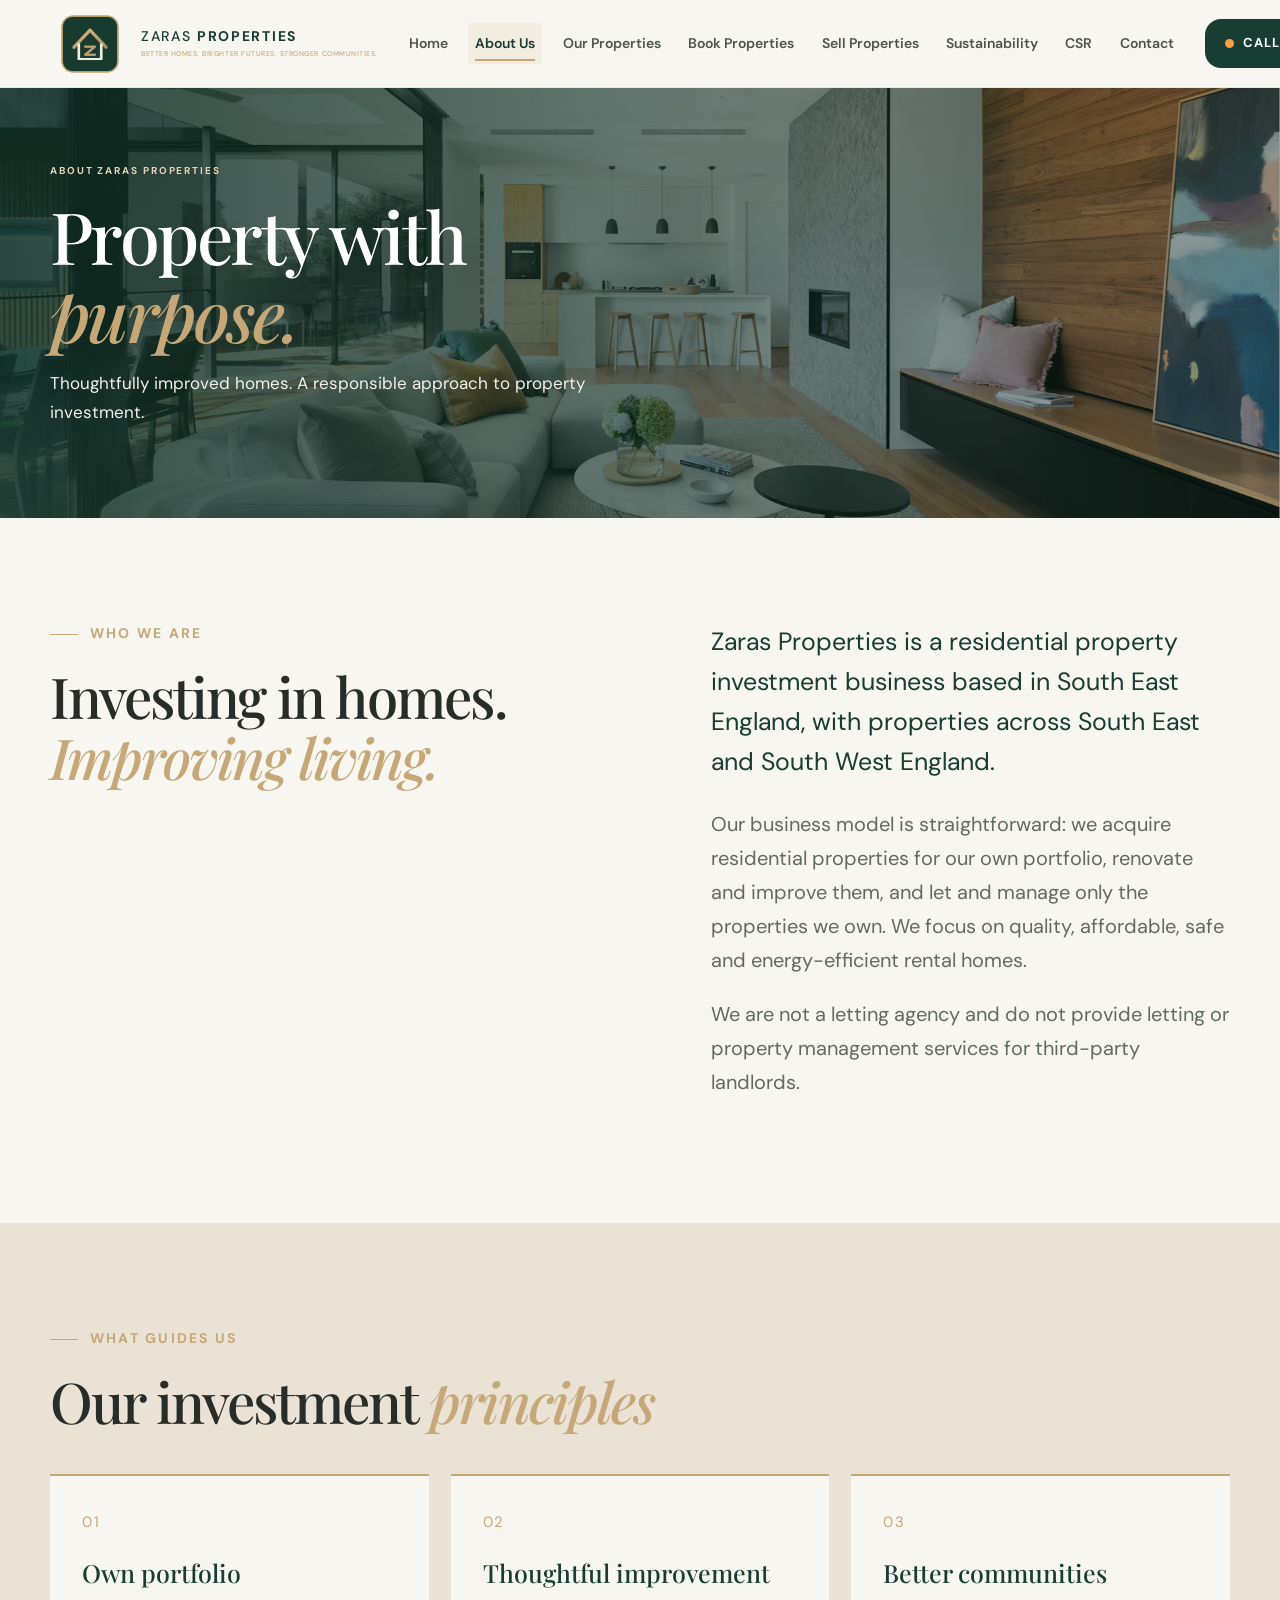
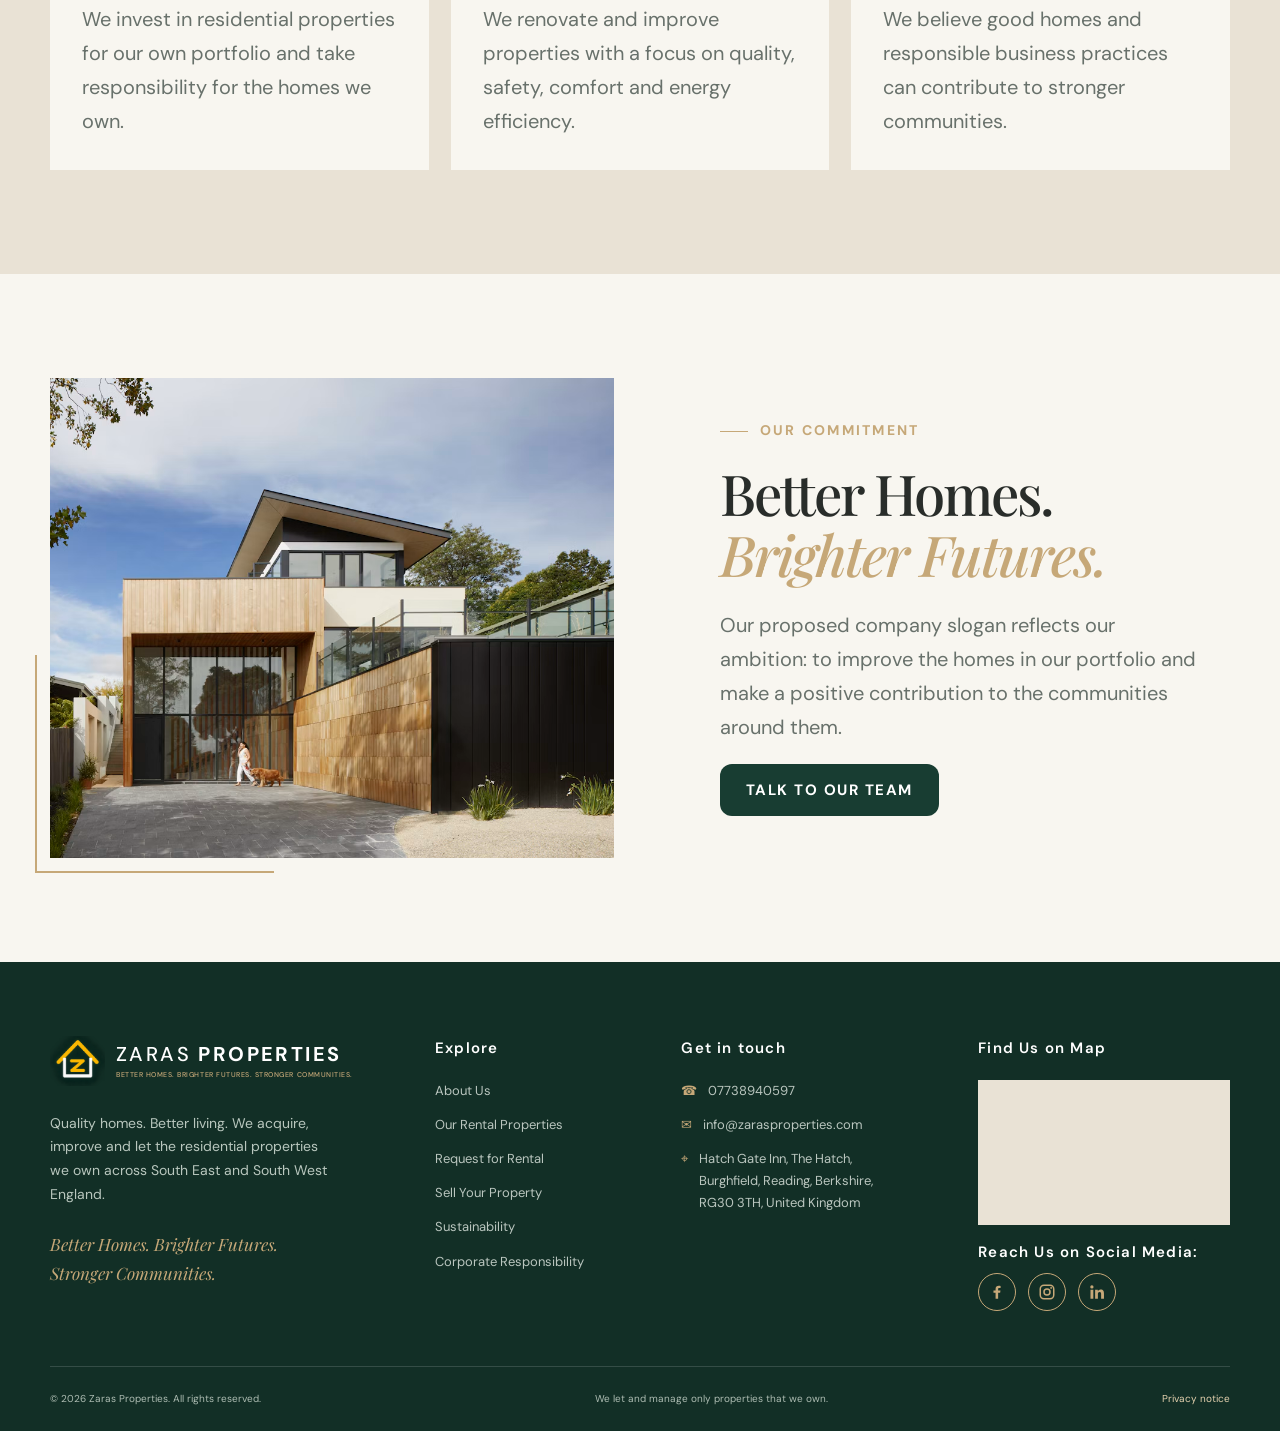
==== commit 34fd7981: "overall refinement" ====
--- a/about.html
+++ b/about.html
@@ -16,29 +16,135 @@
 <body>
 <a class="skip-link" href="#main">Skip to content</a>
 
+
+
+<!-- Logo Section-->
+
 <header class="site-header">
   <div class="container nav-wrap">
-    <a class="brand" href="index.html" aria-label="Zaras Properties home"><span class="brand-mark">Z</span><span class="brand-name">ZARAS <b>PROPERTIES</b><small>BETTER HOMES. BRIGHTER FUTURES. STRONGER COMMUNITIES.</small></span></a>
+
+    <a class="brand" href="index.html" aria-label="Zaras Properties home">
+
+      <img src="assets/images/zaras-logo.png"
+           alt="Zaras Properties Logo"
+           class="navbar-logo">
+
+      <span class="brand-name">
+        ZARAS <b>PROPERTIES</b>
+        <small>BETTER HOMES. BRIGHTER FUTURES. STRONGER COMMUNITIES.</small>
+      </span>
+
+    </a>
+
+    <!-- Main Menu Section-->
+
     <button class="menu-toggle" aria-label="Open navigation" aria-expanded="false"><span></span><span></span><span></span></button>
+
     <nav class="main-nav" aria-label="Main navigation">
       <a class="" href="index.html">Home</a>
       <a class="active" href="about.html">About Us</a>
       <a class="" href="properties.html">Our Properties</a>
-      <a class="" href="rental-enquiry.html">Rental Enquiry</a>
-      <a class="" href="sell-property.html">Sell to Us</a>
+      <a class="" href="rental-enquiry.html">Book Properties</a>
+      <a class="" href="sell-property.html">Sell Properties</a>
       <a class="" href="sustainability.html">Sustainability</a>
       <a class="" href="csr.html">CSR</a>
       <a class="" href="contact.html">Contact</a>
     </nav>
-    <a class="call-button" href="tel:07738940597"><span class="pulse-dot"></span> Call Now</a>
+
+    <a class="call-button" href="tel:07738940597"><span class="pulse-dot"></span> Call Us</a>
+
   </div>
 </header>
 
+
+
+<!-- Main Body  -->
+
 <main id="main">
-<section class="page-hero" style="--page-image:url('https://images.unsplash.com/photo-1600607687939-ce8a6c25118c?auto=format&fit=crop&w=1800&q=85')"><div class="container"><p class="eyebrow light">ABOUT ZARAS PROPERTIES</p><h1>Property with<br><em>purpose.</em></h1><p>Thoughtfully improved homes. A responsible approach to property investment.</p></div></section>
-<section class="section-pad"><div class="container split-intro"><div><p class="eyebrow">WHO WE ARE</p><h2>Investing in homes.<br><em>Improving living.</em></h2></div><div class="intro-copy"><p class="lead">Zaras Properties is a residential property investment business based in South East England, with properties across South East and South West England.</p><p>Our business model is straightforward: we acquire residential properties for our own portfolio, renovate and improve them, and let and manage only the properties we own. We focus on quality, affordable, safe and energy-efficient rental homes.</p><p>We are not a letting agency and do not provide letting or property management services for third-party landlords.</p></div></div></section>
-<section class="section-pad bg-sand"><div class="container"><div class="section-heading"><div><p class="eyebrow">WHAT GUIDES US</p><h2>Our investment <em>principles</em></h2></div></div><div class="three-grid"><article class="simple-card"><span class="card-index">01</span><h3>Own portfolio</h3><p>We invest in residential properties for our own portfolio and take responsibility for the homes we own.</p></article><article class="simple-card"><span class="card-index">02</span><h3>Thoughtful improvement</h3><p>We renovate and improve properties with a focus on quality, safety, comfort and energy efficiency.</p></article><article class="simple-card"><span class="card-index">03</span><h3>Better communities</h3><p>We believe good homes and responsible business practices can contribute to stronger communities.</p></article></div></div></section>
-<section class="section-pad"><div class="container feature-split"><div class="feature-image"><img src="https://images.unsplash.com/photo-1600566753190-17f0baa2a6c3?auto=format&fit=crop&w=1200&q=85" alt="Renovated neutral-toned home interior"></div><div class="feature-text"><p class="eyebrow">OUR COMMITMENT</p><h2>Better Homes.<br><em>Brighter Futures.</em></h2><p>Our proposed company slogan reflects our ambition: to improve the homes in our portfolio and make a positive contribution to the communities around them.</p><a class="button button-green" href="contact.html">Talk to our team</a></div></div></section>
+
+<!-- Page Hero  -->
+
+<section class="page-hero" style="--page-image: url('../images/about-page-hero.avif');">
+  <div class="container">
+    <p class="eyebrow light">ABOUT ZARAS PROPERTIES</p>
+    <h1>Property with<br><em>purpose.</em></h1>
+    <p>Thoughtfully improved homes. A responsible approach to property investment.</p>
+  </div>
+</section>
+
+<!-- Pad Section  -->
+
+<section class="section-pad">
+
+<div class="container split-intro">
+
+	<div>
+
+	<p class="section-eyebrow">WHO WE ARE</p><h2>Investing in homes.<br><em>Improving living.</em></h2>
+
+	</div>
+
+	<div class="intro-copy">
+		<p class="lead">Zaras Properties is a residential property investment business based in South East England, with properties across South East and South West England.</p><p>Our business model is straightforward: we acquire residential properties for our own portfolio, renovate and improve them, and let and manage only the properties we own. We focus on quality, affordable, safe and energy-efficient rental homes.</p><p>We are not a letting agency and do not provide letting or property management services for third-party landlords.</p>
+
+	</div>
+
+</div>
+
+</section>
+
+
+<!--What guide US-->
+
+<section class="section-pad bg-sand">
+<div class="container">
+
+<div class="section-heading"><div><p class="section-eyebrow">WHAT GUIDES US</p><h2>Our investment <em>principles</em></h2></div>
+
+</div>
+
+<div class="three-grid">
+
+<article class="simple-card"><span class="card-index">01</span><h3>Own portfolio</h3><p>We invest in residential properties for our own portfolio and take responsibility for the homes we own.</p></article>
+
+<article class="simple-card"><span class="card-index">02</span><h3>Thoughtful improvement</h3><p>We renovate and improve properties with a focus on quality, safety, comfort and energy efficiency.</p></article>
+
+<article class="simple-card"><span class="card-index">03</span><h3>Better communities</h3><p>We believe good homes and responsible business practices can contribute to stronger communities.</p>
+</article>
+
+</div>
+
+</div>
+
+</section>
+
+
+<!--Commitment section-->
+
+
+<section class="section-pad">
+
+<div class="container feature-split">
+
+	<div class="feature-image">
+	
+	<img src="assets/images/commitment-section.avif" alt="Renovated neutral-toned home interior">
+	</div>
+	
+	<div class="feature-text">
+	
+	<p class="section-eyebrow">OUR COMMITMENT</p>
+	<h2>Better Homes.<br><em>Brighter Futures.</em></h2>
+	<p>Our proposed company slogan reflects our ambition: to improve the homes in our portfolio and make a positive contribution to the communities around them.</p>
+	<a class="button button-green" href="contact.html">Talk to our team</a>
+	
+	</div>
+
+</div>
+
+</section>
+
+
 </main>
 
 
--- a/assets/css/style.css
+++ b/assets/css/style.css
@@ -687,7 +687,7 @@
 }
 .card-index {
     color: var(--gold);
-    font-size: 11px;
+    font-size: 15px;
     letter-spacing: .12em
 }
 .gallery-grid {
@@ -1920,3 +1920,69 @@
 }
 
 
+
+/*About page*/
+
+
+
+/* Page Hero Background Image Fix */
+.page-hero {
+    background-image:
+        linear-gradient(
+            90deg,
+            rgba(15, 46, 36, 0.86),
+            rgba(15, 46, 36, 0.38)
+        ),
+        var(--page-image);
+
+    background-position: center;
+    background-size: cover;
+    background-repeat: no-repeat;
+}
+
+
+
+/* Fix mobile header overflow */
+@media (max-width: 620px) {
+
+    .nav-wrap {
+        gap: 6px;
+    }
+
+    .brand {
+        gap: 6px;
+        min-width: 0;
+    }
+
+    .navbar-logo {
+        width: 40px;
+        height: 40px;
+        flex-shrink: 0;
+    }
+
+    .brand-name {
+        font-size: 10px;
+        white-space: nowrap;
+    }
+
+    .brand-name small {
+        display: none;
+    }
+
+    .menu-toggle {
+        padding: 7px;
+        flex-shrink: 0;
+    }
+
+    .call-button {
+        margin-left: 0;
+        padding: 8px 9px;
+        font-size: 9px;
+        gap: 5px;
+        flex-shrink: 0;
+    }
+
+}
+
+
+
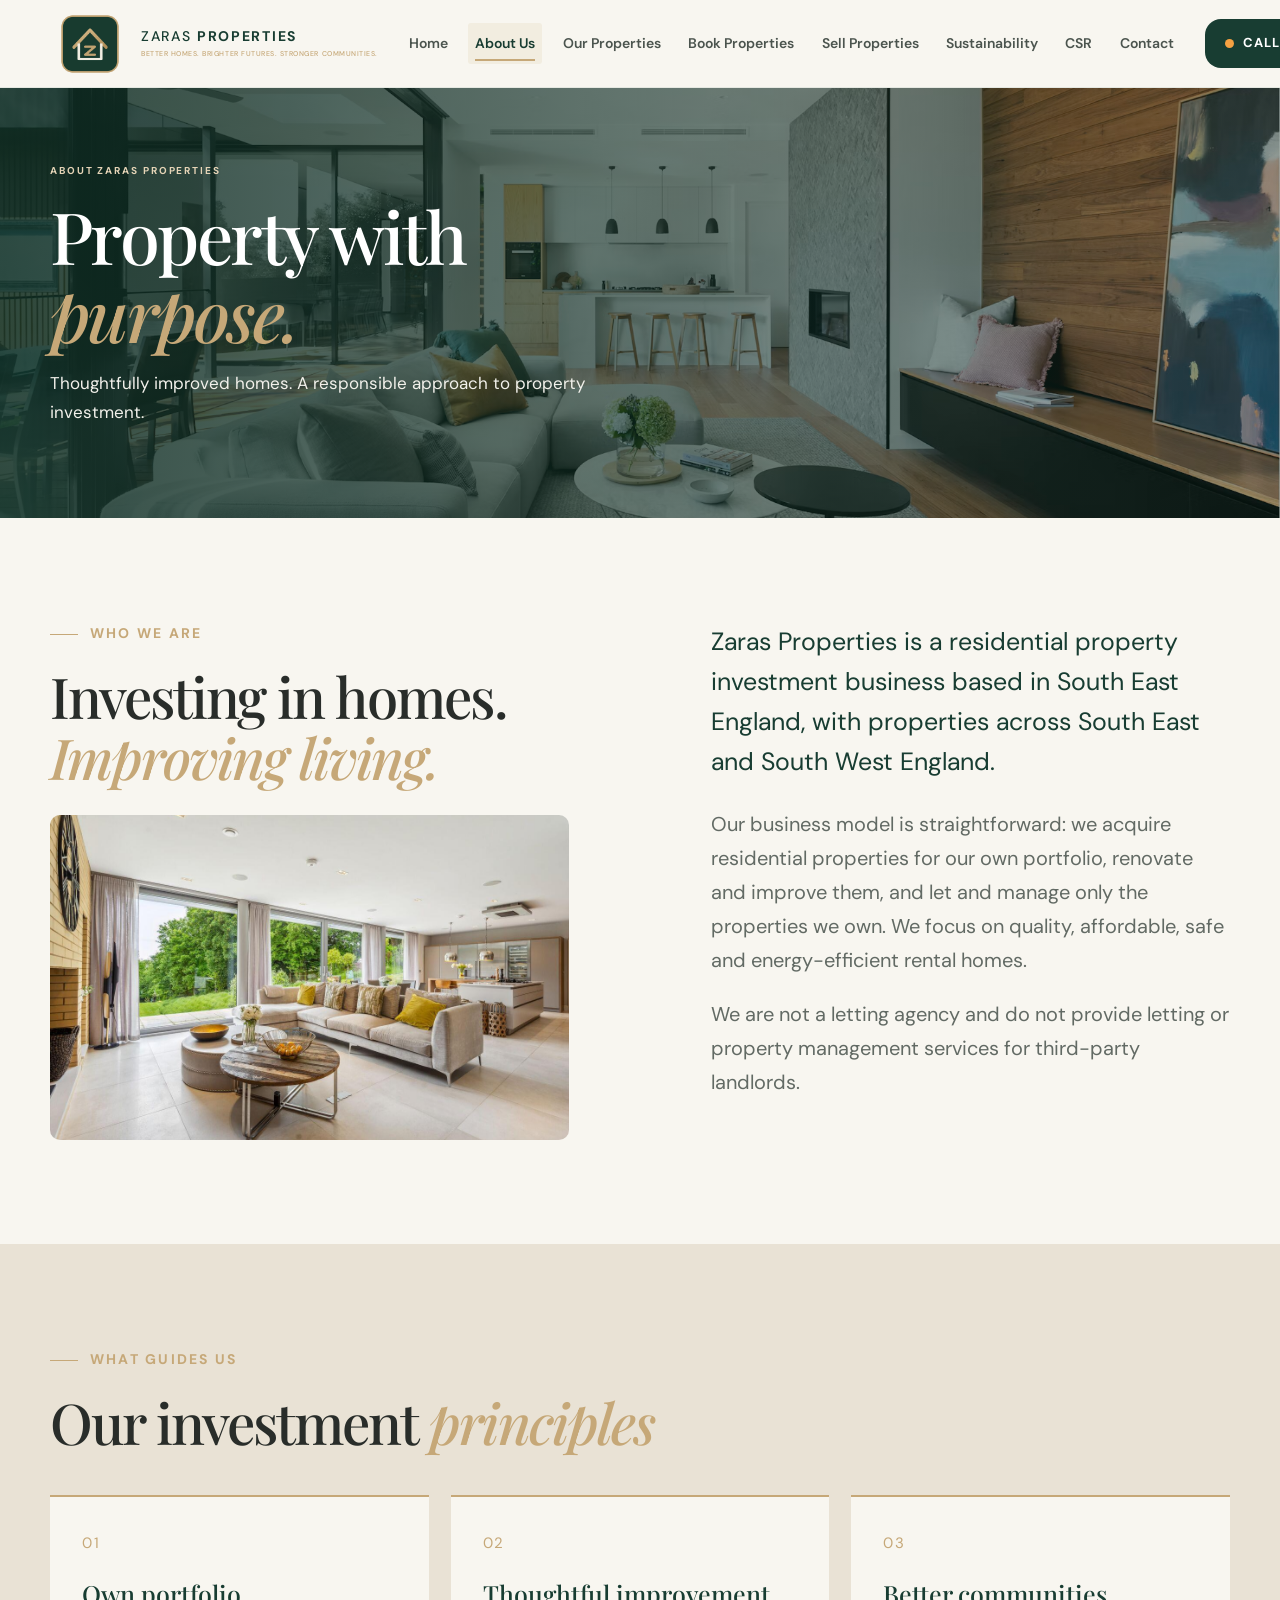
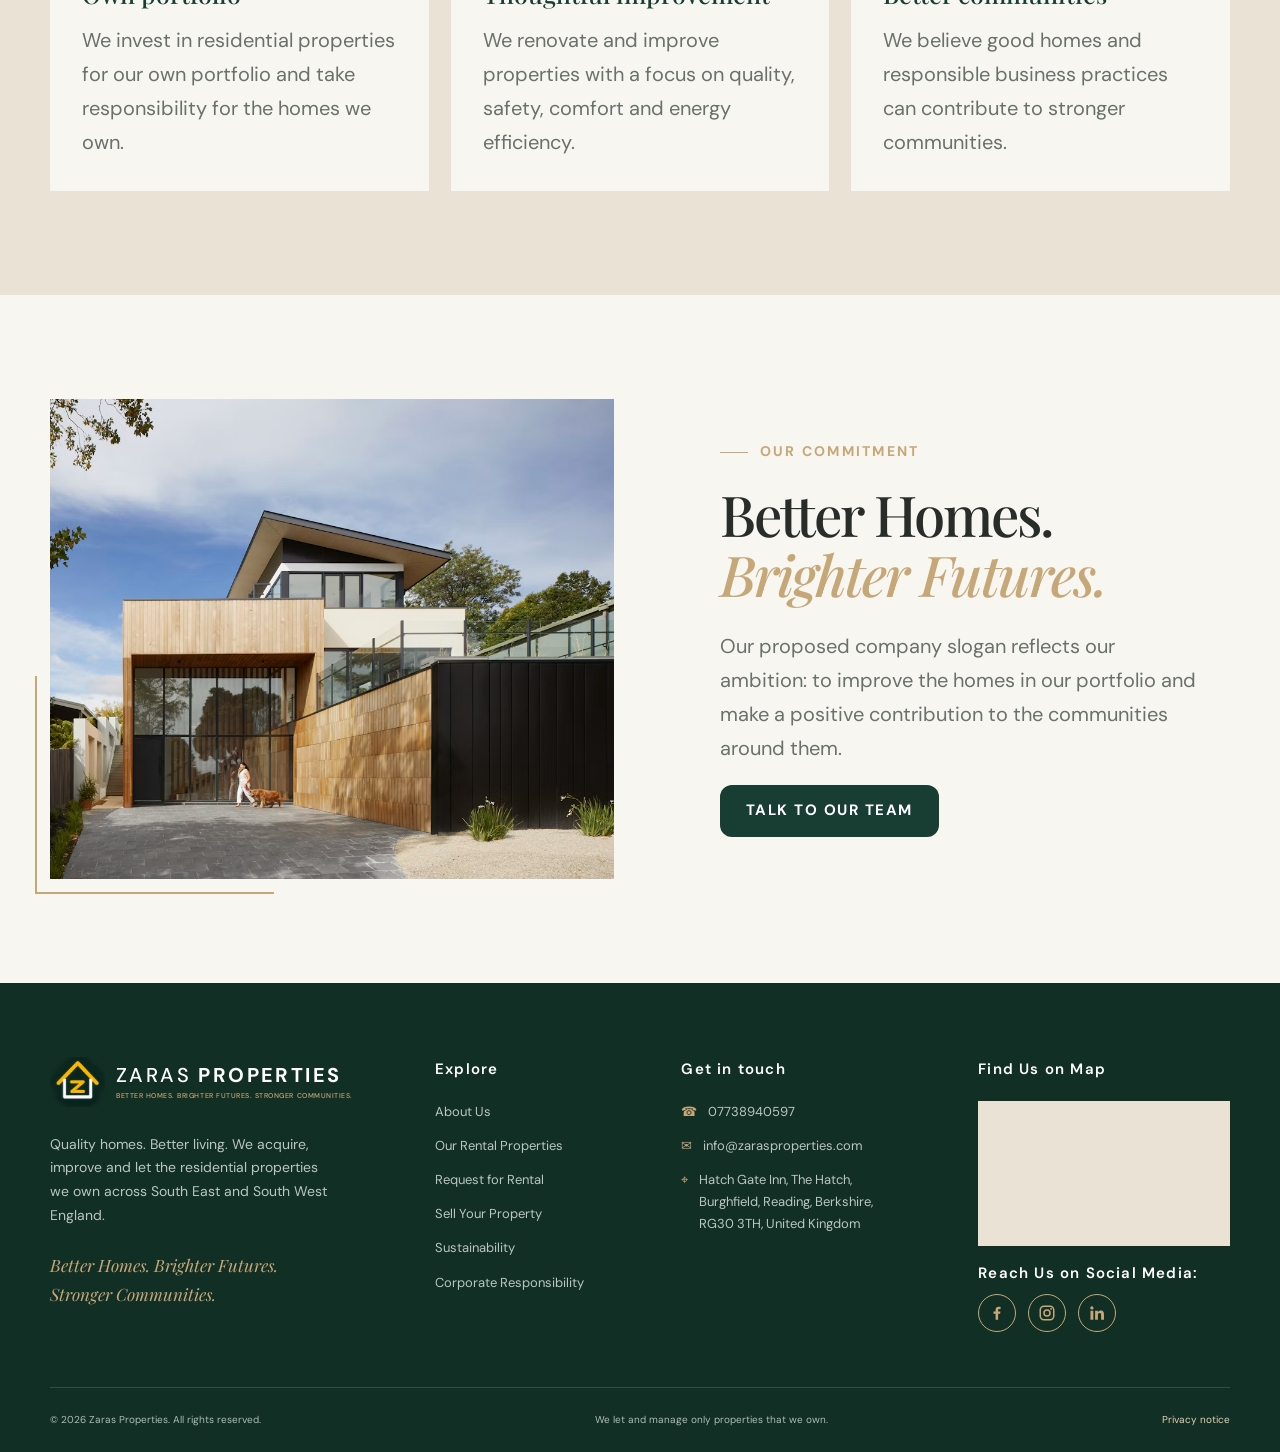
==== commit 160c6f71: "Update complete Zaras Properties website" ====
--- a/about.html
+++ b/about.html
@@ -82,6 +82,14 @@
 
 	<p class="section-eyebrow">WHO WE ARE</p><h2>Investing in homes.<br><em>Improving living.</em></h2>
 
+		<div class="about-section-image">
+				<img
+                src="assets/images/about-body.jpg"
+                alt="Zaras Properties community commitment"
+                class="community-image"
+				>
+			</div>
+	
 	</div>
 
 	<div class="intro-copy">
--- a/assets/css/style.css
+++ b/assets/css/style.css
@@ -1945,36 +1945,36 @@
 /* Fix mobile header overflow */
 @media (max-width: 620px) {
 
-    .nav-wrap {
+.nav-wrap {
         gap: 6px;
     }
 
-    .brand {
+.brand {
         gap: 6px;
         min-width: 0;
     }
 
-    .navbar-logo {
+.navbar-logo {
         width: 40px;
         height: 40px;
         flex-shrink: 0;
     }
 
-    .brand-name {
+.brand-name {
         font-size: 10px;
         white-space: nowrap;
     }
 
-    .brand-name small {
+.brand-name small {
         display: none;
     }
 
-    .menu-toggle {
+.menu-toggle {
         padding: 7px;
         flex-shrink: 0;
     }
 
-    .call-button {
+.call-button {
         margin-left: 0;
         padding: 8px 9px;
         font-size: 9px;
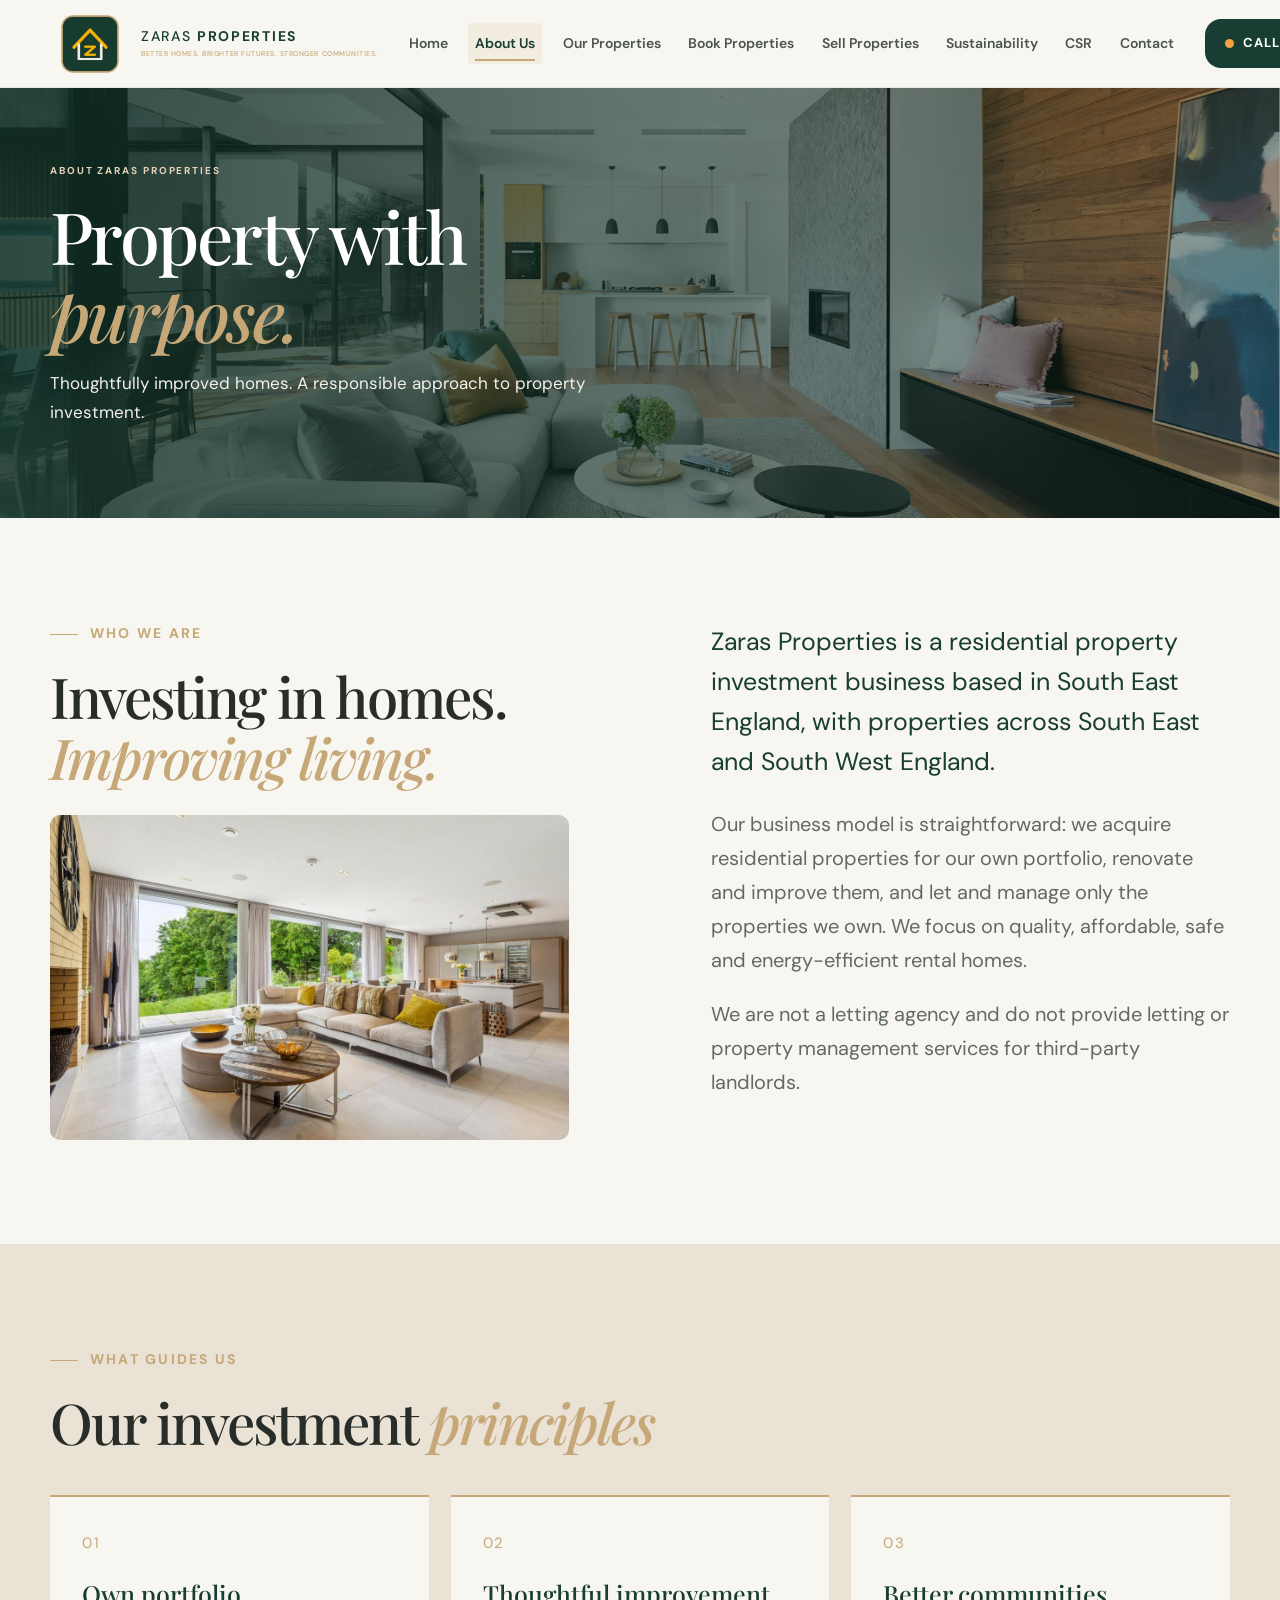
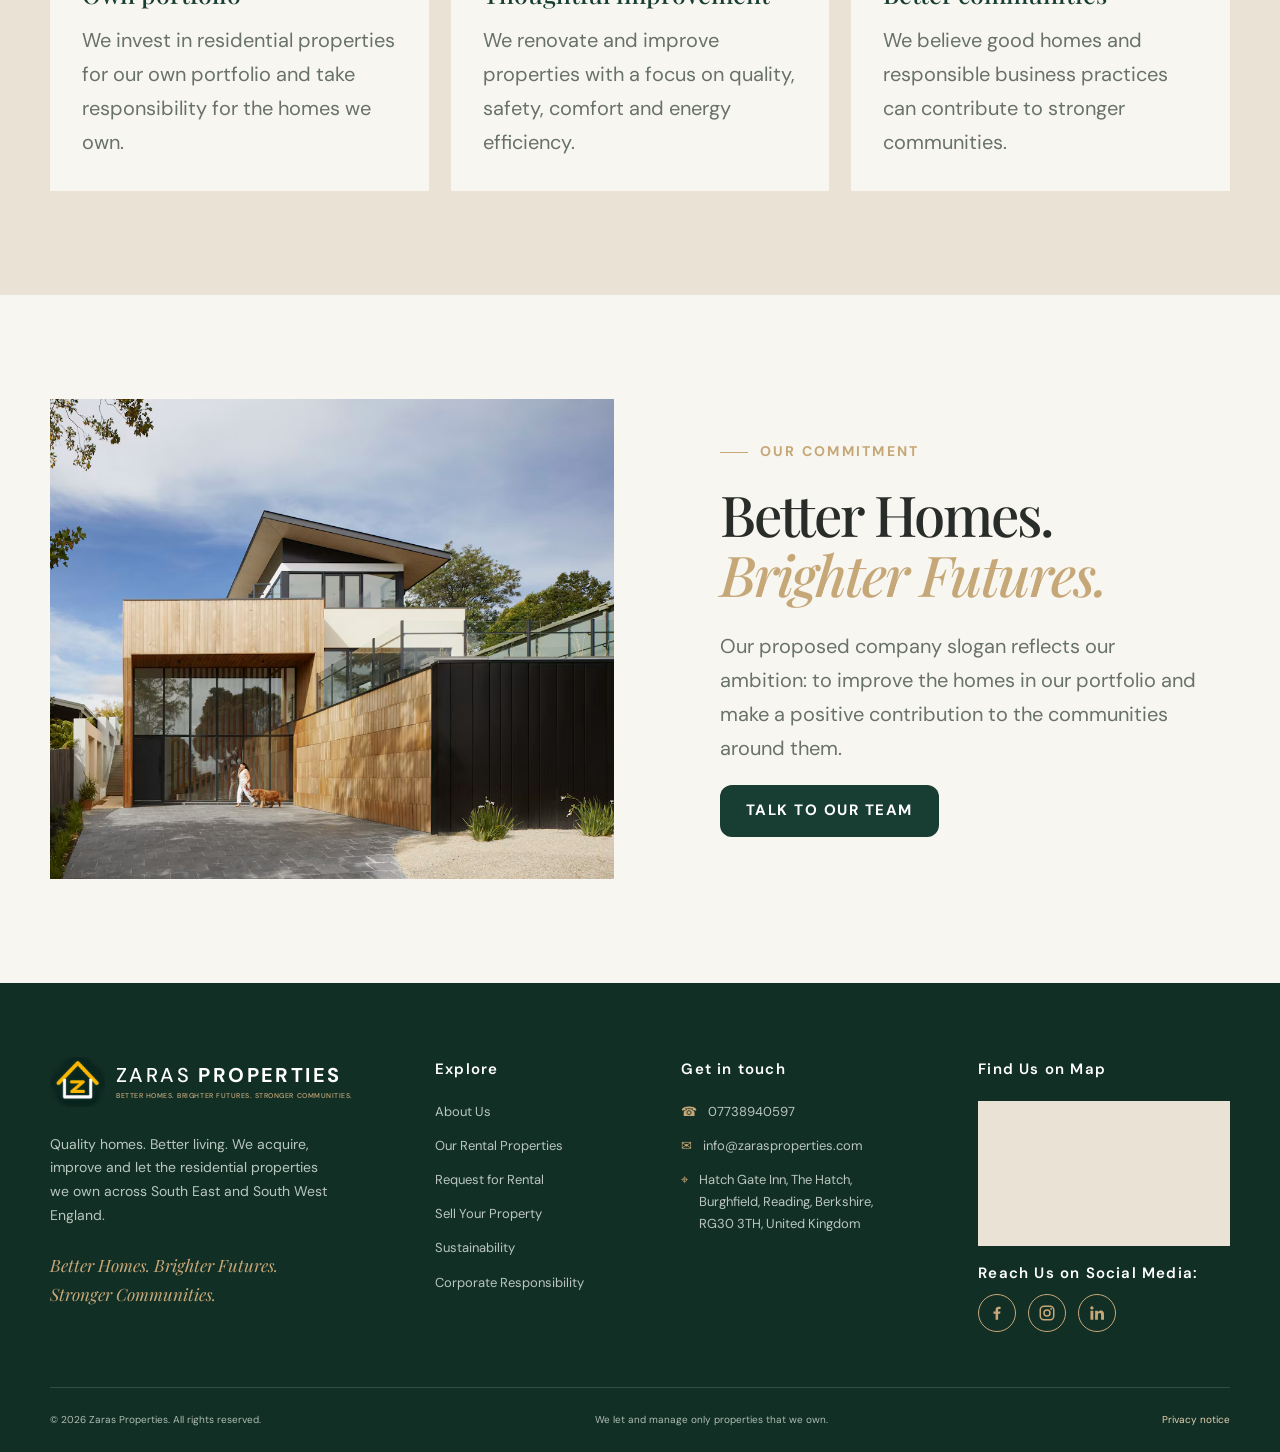
==== commit 9556f732: "Update menu bar overfloww and typo fix in footer" ====
--- a/about.html
+++ b/about.html
@@ -169,7 +169,7 @@
 		
 		<a class="brand brand-light" href="index.html">
 			<img src="assets/images/logo-footer.png"
-     `		alt="Zaras Properties Logo"
+     		alt="Zaras Properties Logo"
 			class="footer-logo">
 
 			<span class="brand-name">
--- a/assets/css/style.css
+++ b/assets/css/style.css
@@ -1597,7 +1597,7 @@
 .about-section-title {
     color: var(--green);
     font-family: Georgia, "Times New Roman", serif;
-    font-size: 44px;
+    font-size: 40px;
     font-weight: 700;
     line-height: 1.22;
     letter-spacing: -0.025em;
@@ -1986,3 +1986,132 @@
 
 
 
+
+
+/* Global horizontal overflow fix (sticky header keep intact ) */
+html,
+body {
+    max-width: 100%;
+    overflow-x: clip;
+}
+
+.empty-feature,
+.feature-image {
+    overflow: hidden;
+}
+
+@media (max-width: 620px) {
+    /* Grid columns jeno screen-er baire na jay */
+    .split-intro,
+    .feature-split,
+    .property-grid,
+    .three-grid,
+    .values-grid,
+    .empty-feature,
+    .gallery-empty,
+    .footer-grid {
+        grid-template-columns: minmax(0, 1fr);
+    }
+
+    /* Header mobile fit fix */
+    .site-header .container {
+        width: 100%;
+        padding: 0 14px;
+    }
+
+    .nav-wrap {
+        gap: 8px;
+    }
+
+    .brand {
+        gap: 7px;
+        min-width: 0;
+        flex: 1 1 auto;
+    }
+
+    .navbar-logo {
+        width: 36px;
+        height: 36px;
+        flex-shrink: 0;
+    }
+
+    .brand-name {
+        font-size: 11px;
+        letter-spacing: 0.06em;
+        white-space: nowrap;
+        overflow: hidden;
+        text-overflow: ellipsis;
+    }
+
+    .brand-name small {
+        display: none;
+    }
+
+    .menu-toggle {
+        padding: 6px;
+        flex-shrink: 0;
+        order: 3; /* Hamburger icon ekdom dane thakbe */
+    }
+
+    .call-button {
+        margin-left: auto;
+        padding: 8px 10px;
+        font-size: 10px;
+        gap: 5px;
+        flex-shrink: 0;
+        order: 2;
+    }
+
+    /* Hero text cut-off & left-edge fix */
+    .hero-content {
+        width: min(100% - 32px, 1180px);
+        padding-top: 0;
+    }
+
+    .hero h1 {
+        font-size: clamp(32px, 9.5vw, 46px);
+        line-height: 1.12;
+        overflow-wrap: break-word;
+    }
+
+    .hero-copy {
+        font-size: 15px;
+    }
+
+    .about-section-title {
+        font-size: clamp(26px, 7.5vw, 34px);
+    }
+
+    p {
+        font-size: 15px;
+    }
+
+    .feature-image:before {
+        left: 0;
+        bottom: 0;
+    }
+
+    /* Footer brand nowrap overflow fix */
+    .footer-logo {
+        width: 44px;
+        height: 44px;
+    }
+
+    footer .brand-name {
+        font-size: 16px;
+        white-space: normal;
+    }
+}
+
+/* Khub choto screen (360px er niche) er jonne extra safety */
+@media (max-width: 360px) {
+    .brand-name {
+        font-size: 10px;
+        letter-spacing: 0.03em;
+    }
+
+    .call-button {
+        padding: 7px 8px;
+        font-size: 9px;
+    }
+}
